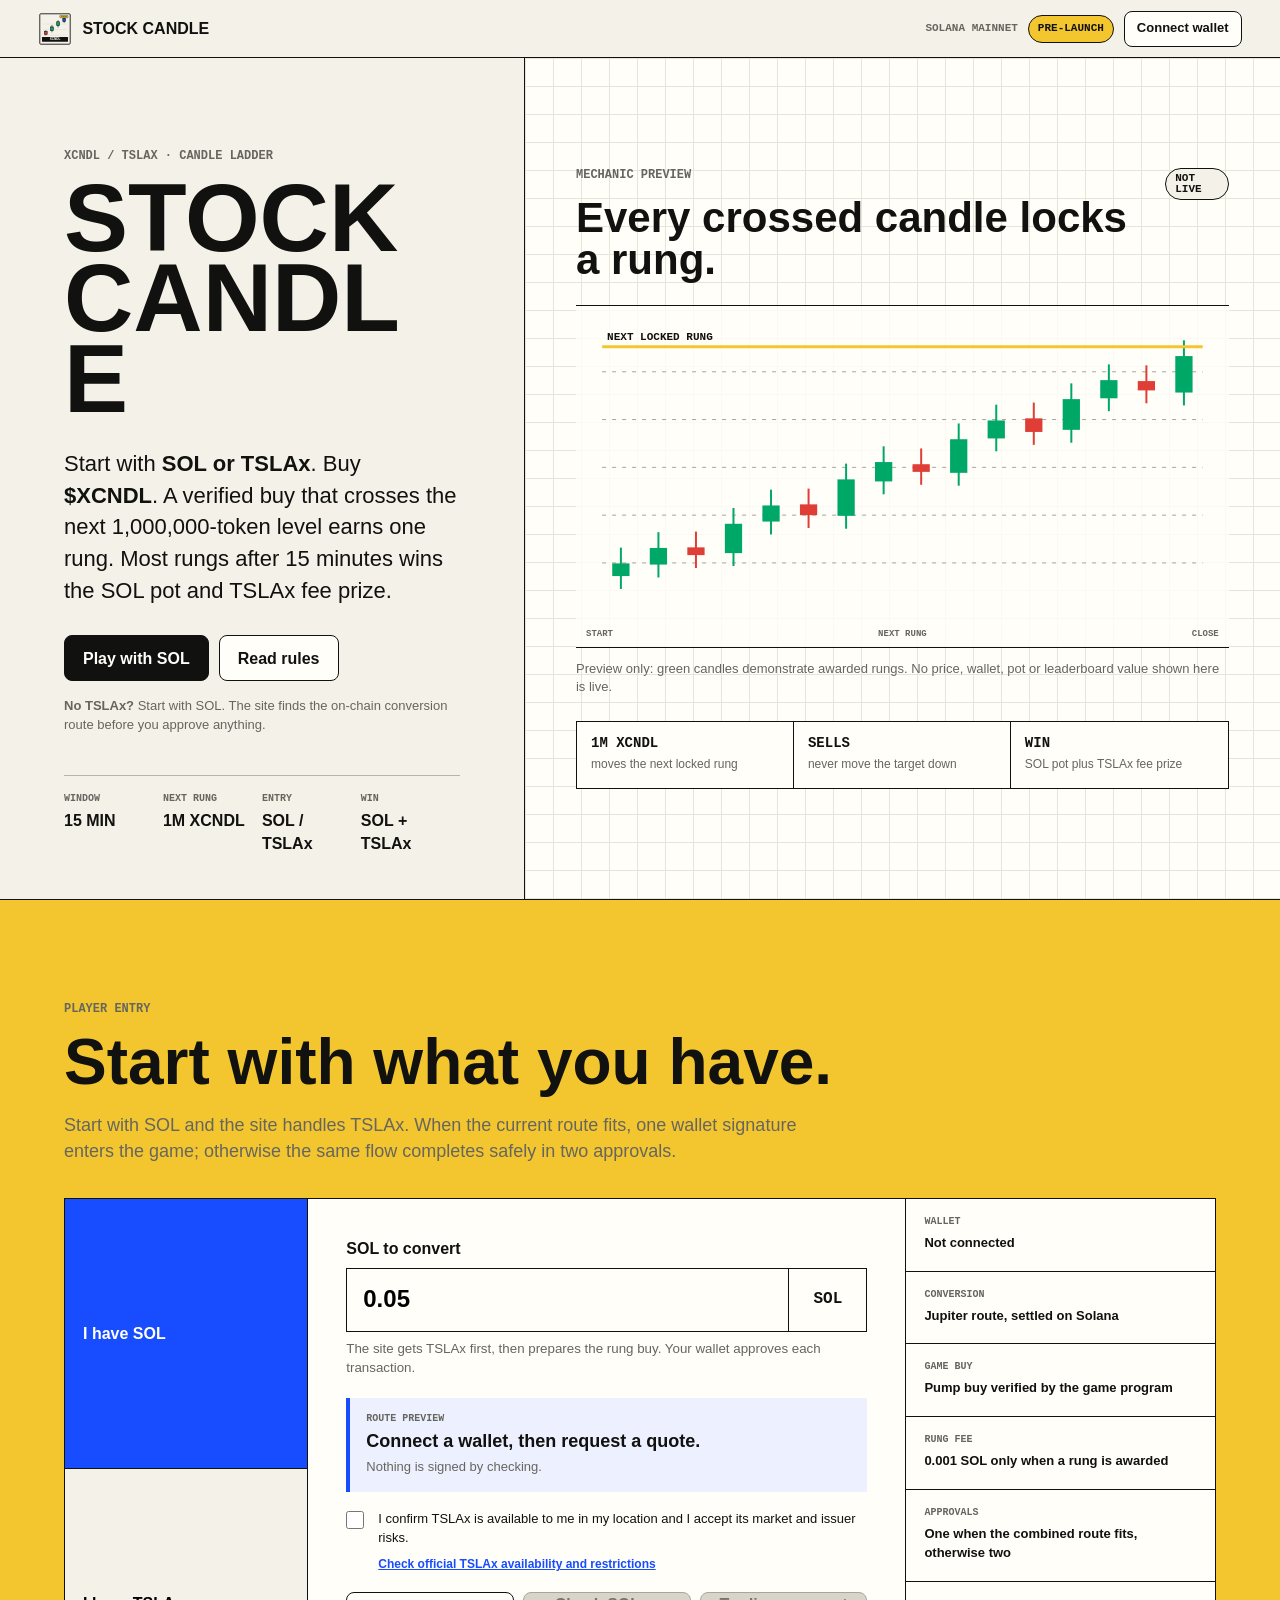
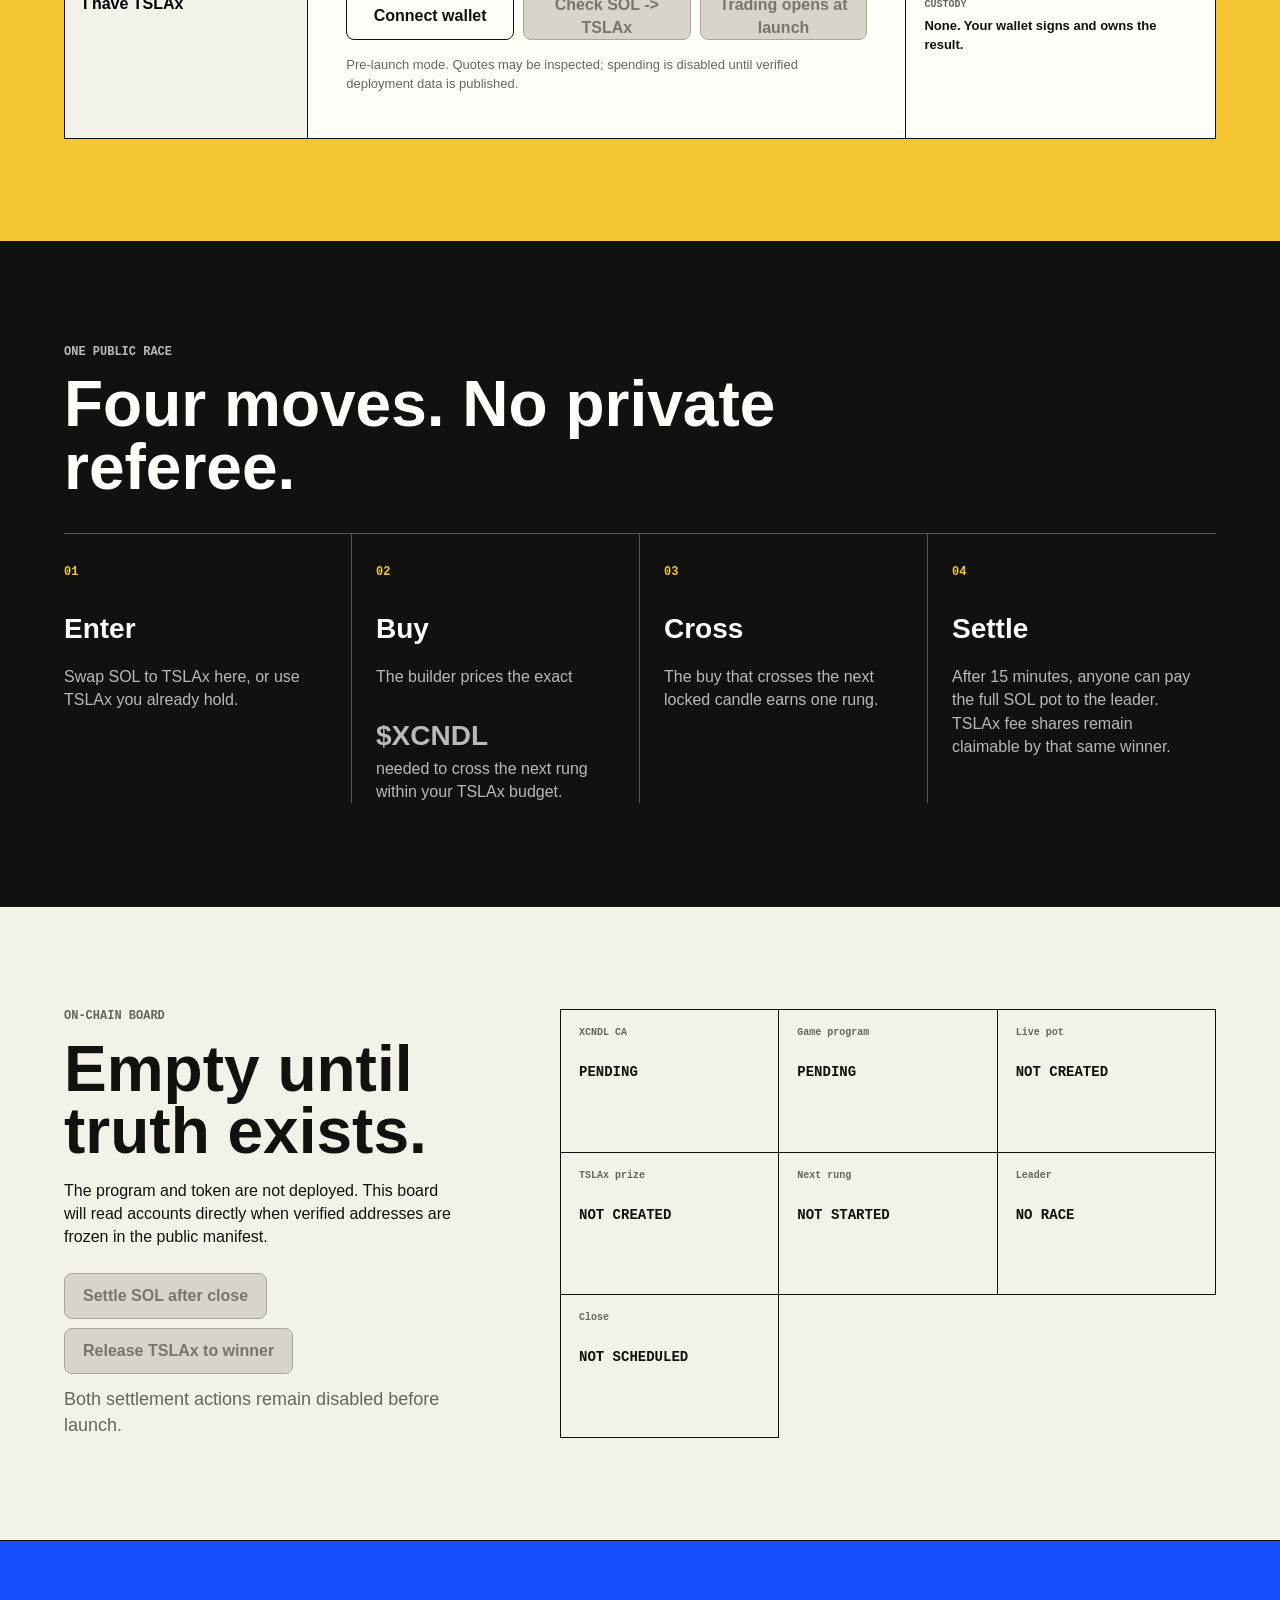
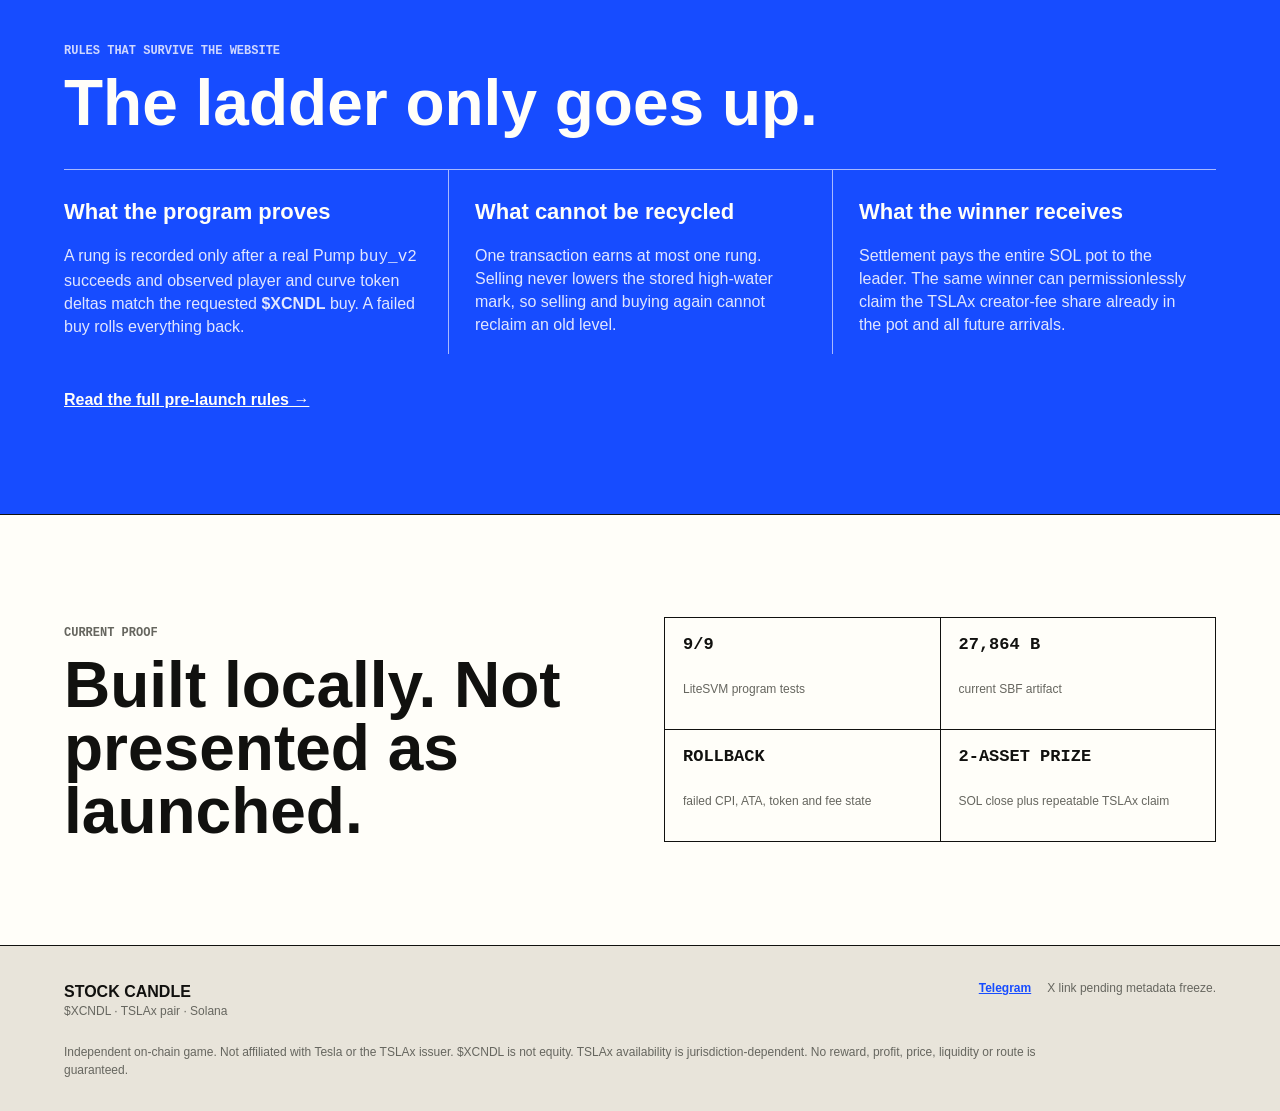
==== site/index.html @ 34ee8518 "Harden pre-launch manifest gates" ====
<!doctype html>
<html lang="en">
<head>
  <meta charset="utf-8">
  <meta name="viewport" content="width=device-width, initial-scale=1, viewport-fit=cover">
  <title>STOCK CANDLE | XCNDL x TSLAx</title>
  <meta name="description" content="A fully on-chain Solana candle race. Start with SOL or TSLAx, buy XCNDL, cross the next 1M rung, and race for the SOL pot plus TSLAx fee prize.">
  <meta name="theme-color" content="#f4f1e9">
  <meta property="og:title" content="STOCK CANDLE | XCNDL x TSLAx">
  <meta property="og:description" content="Start with SOL or TSLAx. Cross 1M XCNDL candle rungs for 15 minutes. The leader wins the SOL pot plus TSLAx fee prize.">
  <meta property="og:image" content="https://scandle.ratchetx.xyz/assets/xcndl-token.png">
  <link rel="icon" href="assets/xcndl-token.svg" type="image/svg+xml">
  <link rel="stylesheet" href="styles.css">
</head>
<body>
  <a class="skip" href="#play">Skip to play</a>

  <header class="topbar">
    <a class="brand" href="#top" aria-label="STOCK CANDLE home">
      <img src="assets/xcndl-token.svg" width="34" height="34" alt="">
      <span>STOCK CANDLE</span>
    </a>
    <div class="top-actions">
      <span class="network">SOLANA MAINNET</span>
      <span class="launch-pill" id="launchPill">PRE-LAUNCH</span>
      <button class="button small" id="connectTop" type="button">Connect wallet</button>
    </div>
  </header>

  <main id="top">
    <section class="first-view" aria-labelledby="pageTitle">
      <div class="title-block">
        <p class="eyebrow">XCNDL / TSLAx &middot; CANDLE LADDER</p>
        <h1 id="pageTitle">STOCK<br>CANDLE</h1>
        <p class="lead">Start with <strong>SOL or TSLAx</strong>. Buy <strong>$XCNDL</strong>. A verified buy that crosses the next 1,000,000-token level earns one rung. Most rungs after 15 minutes wins the SOL pot and TSLAx fee prize.</p>
        <div class="primary-actions">
          <a class="button primary" href="#play">Play with SOL</a>
          <a class="button" href="#rules">Read rules</a>
        </div>
        <p class="entry-note"><strong>No TSLAx?</strong> Start with SOL. The site finds the on-chain conversion route before you approve anything.</p>
        <dl class="identity-line" aria-label="Token identity">
          <div><dt>WINDOW</dt><dd>15 MIN</dd></div>
          <div><dt>NEXT RUNG</dt><dd>1M XCNDL</dd></div>
          <div><dt>ENTRY</dt><dd>SOL / TSLAx</dd></div>
          <div><dt>WIN</dt><dd>SOL + TSLAx</dd></div>
        </dl>
      </div>

      <div class="market-surface" aria-labelledby="chartTitle">
        <div class="chart-head">
          <div>
            <p class="eyebrow">MECHANIC PREVIEW</p>
            <h2 id="chartTitle">Every crossed candle locks a rung.</h2>
          </div>
          <span class="live-label pending" id="chartState">NOT LIVE</span>
        </div>
        <div class="chart-wrap">
          <canvas id="ladderCanvas" aria-hidden="true"></canvas>
          <div class="chart-axis" aria-hidden="true">
            <span>START</span><span>NEXT RUNG</span><span>CLOSE</span>
          </div>
        </div>
        <p class="chart-summary" id="chartSummary">Preview only: green candles demonstrate awarded rungs. No price, wallet, pot or leaderboard value shown here is live.</p>
        <div class="rule-strip">
          <div><strong>1M XCNDL</strong><span>moves the next locked rung</span></div>
          <div><strong>SELLS</strong><span>never move the target down</span></div>
          <div><strong>WIN</strong><span>SOL pot plus TSLAx fee prize</span></div>
        </div>
      </div>
    </section>

    <section class="entry-band" id="play" aria-labelledby="playTitle">
      <div class="section-heading">
        <p class="eyebrow">PLAYER ENTRY</p>
        <h2 id="playTitle">Start with what you have.</h2>
        <p>Start with SOL and the site handles TSLAx. When the current route fits, one wallet signature enters the game; otherwise the same flow completes safely in two approvals.</p>
      </div>

      <div class="trade-workspace">
        <div class="mode-tabs" role="tablist" aria-label="Entry asset">
          <button class="mode-tab active" id="modeSol" type="button" role="tab" aria-selected="true" data-mode="sol">I have SOL</button>
          <button class="mode-tab" id="modeTslax" type="button" role="tab" aria-selected="false" data-mode="tslax">I have TSLAx</button>
        </div>

        <div class="trade-form">
          <label class="amount-field" for="entryAmount">
            <span id="amountLabel">SOL to convert</span>
            <span class="amount-box"><input id="entryAmount" inputmode="decimal" autocomplete="off" value="0.05" aria-describedby="amountHelp"><b id="amountUnit">SOL</b></span>
            <small id="amountHelp">The site checks a fresh route and chooses the shortest safe entry.</small>
          </label>

          <div class="quote-panel" aria-live="polite">
            <span class="quote-label">Route preview</span>
            <strong id="quoteValue">Connect a wallet, then request a quote.</strong>
            <span id="quoteDetail">Nothing is signed by checking.</span>
          </div>

          <label class="eligibility" for="eligibilityCheck">
            <input id="eligibilityCheck" type="checkbox">
            <span>I confirm TSLAx is available to me in my location and I accept its market and issuer risks.</span>
          </label>
          <p class="eligibility-info"><a href="https://xstocks.com/" target="_blank" rel="noopener noreferrer">Check official TSLAx availability and restrictions</a></p>

          <div class="trade-actions">
            <button class="button" id="connectWallet" type="button">Connect wallet</button>
            <button class="button cobalt" id="quoteButton" type="button">Check SOL &rarr; TSLAx</button>
            <button class="button primary" id="tradeButton" type="button" disabled>Trading opens at launch</button>
          </div>
          <p class="trade-status" id="tradeStatus" role="status">Pre-launch mode. Quotes may be inspected; spending is disabled until verified deployment data is published.</p>
        </div>

        <dl class="trust-ledger" aria-label="Entry trust boundary">
          <div><dt>Wallet</dt><dd id="walletValue">Not connected</dd></div>
          <div><dt>Conversion</dt><dd>Jupiter route, settled on Solana</dd></div>
          <div><dt>Game buy</dt><dd>Pump buy verified by the game program</dd></div>
          <div><dt>Rung fee</dt><dd>0.001 SOL only when a rung is awarded</dd></div>
          <div><dt>Approvals</dt><dd>One when the combined route fits, otherwise two</dd></div>
          <div><dt>Custody</dt><dd>None. Your wallet signs and owns the result.</dd></div>
        </dl>
      </div>
    </section>

    <section class="how-band" aria-labelledby="howTitle">
      <div class="section-heading compact">
        <p class="eyebrow">ONE PUBLIC RACE</p>
        <h2 id="howTitle">Four moves. No private referee.</h2>
      </div>
      <ol class="steps">
        <li><span>01</span><strong>Enter</strong><p>Swap SOL to TSLAx here, or use TSLAx you already hold.</p></li>
        <li><span>02</span><strong>Buy</strong><p>The builder prices the exact <strong>$XCNDL</strong> needed to cross the next rung within your TSLAx budget.</p></li>
        <li><span>03</span><strong>Cross</strong><p>The buy that crosses the next locked candle earns one rung.</p></li>
        <li><span>04</span><strong>Settle</strong><p>After 15 minutes, anyone can pay the full SOL pot to the leader. TSLAx fee shares remain claimable by that same winner.</p></li>
      </ol>
    </section>

    <section class="state-band" aria-labelledby="stateTitle">
      <div class="state-copy">
        <p class="eyebrow">ON-CHAIN BOARD</p>
        <h2 id="stateTitle">Empty until truth exists.</h2>
        <p id="stateExplanation">The program and token are not deployed. This board will read accounts directly when verified addresses are frozen in the public manifest.</p>
        <div class="state-actions">
          <button class="button primary" id="settleButton" type="button" disabled>Settle SOL after close</button>
          <button class="button" id="claimButton" type="button" disabled>Release TSLAx to winner</button>
        </div>
        <p class="state-status" id="stateStatus" role="status">Both settlement actions remain disabled before launch.</p>
      </div>
      <dl class="state-grid">
        <div><dt>XCNDL CA</dt><dd id="mintState">PENDING</dd></div>
        <div><dt>Game program</dt><dd id="programState">PENDING</dd></div>
        <div><dt>Live pot</dt><dd id="potState">NOT CREATED</dd></div>
        <div><dt>TSLAx prize</dt><dd id="prizeState">NOT CREATED</dd></div>
        <div><dt>Next rung</dt><dd id="rungState">NOT STARTED</dd></div>
        <div><dt>Leader</dt><dd id="leaderState">NO RACE</dd></div>
        <div><dt>Close</dt><dd id="closeState">NOT SCHEDULED</dd></div>
      </dl>
    </section>

    <section class="rules-band" id="rules" aria-labelledby="rulesTitle">
      <div class="section-heading compact">
        <p class="eyebrow">RULES THAT SURVIVE THE WEBSITE</p>
        <h2 id="rulesTitle">The ladder only goes up.</h2>
      </div>
      <div class="rules-columns">
        <div>
          <h3>What the program proves</h3>
          <p>A rung is recorded only after a real Pump <code>buy_v2</code> succeeds and observed player and curve token deltas match the requested <strong>$XCNDL</strong> buy. A failed buy rolls everything back.</p>
        </div>
        <div>
          <h3>What cannot be recycled</h3>
          <p>One transaction earns at most one rung. Selling never lowers the stored high-water mark, so selling and buying again cannot reclaim an old level.</p>
        </div>
        <div>
          <h3>What the winner receives</h3>
          <p>Settlement pays the entire SOL pot to the leader. The same winner can permissionlessly claim the TSLAx creator-fee share already in the pot and all future arrivals.</p>
        </div>
      </div>
      <a class="text-link" href="rules.html">Read the full pre-launch rules &rarr;</a>
    </section>

    <section class="proof-band" aria-labelledby="proofTitle">
      <div>
        <p class="eyebrow">CURRENT PROOF</p>
        <h2 id="proofTitle">Built locally. Not presented as launched.</h2>
      </div>
      <ul class="proof-list">
        <li><strong>9/9</strong><span>LiteSVM program tests</span></li>
        <li><strong>27,864 B</strong><span>current SBF artifact</span></li>
        <li><strong>ROLLBACK</strong><span>failed CPI, ATA, token and fee state</span></li>
        <li><strong>2-ASSET PRIZE</strong><span>SOL close plus repeatable TSLAx claim</span></li>
      </ul>
    </section>
  </main>

  <footer>
    <div class="footer-brand">
      <strong>STOCK CANDLE</strong>
      <span>$XCNDL &middot; TSLAx pair &middot; Solana</span>
    </div>
    <div class="socials">
      <a id="xLink" hidden rel="noopener noreferrer">X</a>
      <a id="telegramLink" hidden rel="noopener noreferrer">Telegram</a>
      <span id="socialPending">X link pending metadata freeze.</span>
    </div>
    <p class="risk">Independent on-chain game. Not affiliated with Tesla or the TSLAx issuer. $XCNDL is not equity. TSLAx availability is jurisdiction-dependent. No reward, profit, price, liquidity or route is guaranteed.</p>
  </footer>

  <script src="app.js" defer></script>
</body>
</html>
---- site/styles.css ----
:root {
  color-scheme: light;
  --paper: #f4f1e9;
  --paper-2: #e8e4da;
  --ink: #11110f;
  --muted: #66665f;
  --line: #b8b4aa;
  --green: #00a867;
  --red: #de3e35;
  --blue: #174cff;
  --yellow: #f3c62f;
  --white: #fffef9;
  --radius: 8px;
  font-family: Arial, Helvetica, sans-serif;
}

* { box-sizing: border-box; }
html { scroll-behavior: smooth; }
body {
  margin: 0;
  background: var(--paper);
  color: var(--ink);
  font-size: 16px;
  line-height: 1.45;
}
button, input { font: inherit; }
a { color: inherit; }
.skip {
  position: fixed;
  top: 8px;
  left: 8px;
  z-index: 20;
  padding: 10px 14px;
  background: var(--ink);
  color: var(--white);
  transform: translateY(-150%);
}
.skip:focus { transform: translateY(0); }

.topbar {
  position: sticky;
  top: 0;
  z-index: 10;
  min-height: 58px;
  padding: 8px clamp(16px, 3vw, 44px);
  display: flex;
  align-items: center;
  justify-content: space-between;
  gap: 18px;
  background: rgba(244, 241, 233, 0.96);
  border-bottom: 1px solid var(--ink);
  backdrop-filter: blur(10px);
}
.brand {
  display: inline-flex;
  align-items: center;
  gap: 10px;
  color: inherit;
  text-decoration: none;
  font-weight: 900;
}
.brand img { border-radius: 4px; }
.top-actions { display: flex; align-items: center; gap: 10px; }
.network { color: var(--muted); font: 700 11px/1 monospace; }
.launch-pill, .live-label {
  display: inline-flex;
  align-items: center;
  min-height: 28px;
  padding: 4px 9px;
  border: 1px solid var(--ink);
  border-radius: 999px;
  font: 800 11px/1 monospace;
  background: var(--yellow);
}
.live-label.pending { background: var(--paper); }

.button {
  min-height: 46px;
  padding: 0 18px;
  display: inline-flex;
  align-items: center;
  justify-content: center;
  border: 1px solid var(--ink);
  border-radius: var(--radius);
  background: var(--white);
  color: var(--ink);
  text-decoration: none;
  font-weight: 800;
  cursor: pointer;
  transition: transform 140ms ease, box-shadow 140ms ease, background 140ms ease;
}
.button:hover:not(:disabled), .button:focus-visible:not(:disabled) {
  transform: translate(-2px, -2px);
  box-shadow: 3px 3px 0 var(--ink);
}
.button:focus-visible, input:focus-visible { outline: 3px solid var(--yellow); outline-offset: 2px; }
.button.small { min-height: 36px; padding: 0 12px; font-size: 13px; }
.button.primary { background: var(--ink); color: var(--white); }
.button.cobalt { background: var(--blue); color: var(--white); }
.button:disabled { color: #77756d; border-color: #aaa69d; background: #d8d4ca; cursor: not-allowed; }

.first-view {
  min-height: calc(100svh - 58px);
  display: grid;
  grid-template-columns: minmax(280px, 0.82fr) minmax(460px, 1.18fr);
  border-bottom: 1px solid var(--ink);
}
.title-block {
  padding: clamp(42px, 7vw, 100px) clamp(24px, 5vw, 72px) 42px;
  display: flex;
  flex-direction: column;
  justify-content: center;
  border-right: 1px solid var(--ink);
}
.eyebrow {
  margin: 0 0 14px;
  color: var(--muted);
  font: 800 12px/1.2 monospace;
  text-transform: uppercase;
}
h1, h2, h3, p { overflow-wrap: anywhere; }
h1 {
  margin: 0;
  max-width: 8ch;
  font-size: 96px;
  line-height: 0.84;
  letter-spacing: 0;
}
.lead { max-width: 590px; margin: 28px 0; font-size: 22px; }
.primary-actions { display: flex; flex-wrap: wrap; gap: 10px; }
.entry-note { max-width: 560px; margin: 16px 0 0; color: var(--muted); font-size: 13px; }
.identity-line {
  margin: 40px 0 0;
  padding-top: 18px;
  display: grid;
  grid-template-columns: repeat(4, 1fr);
  border-top: 1px solid var(--line);
}
.identity-line div { padding-right: 10px; }
.identity-line dt { color: var(--muted); font: 700 10px/1 monospace; }
.identity-line dd { margin: 5px 0 0; font-weight: 900; }

.market-surface {
  min-width: 0;
  padding: clamp(28px, 4vw, 56px);
  display: flex;
  flex-direction: column;
  justify-content: center;
  background-color: var(--white);
  background-image: linear-gradient(var(--paper-2) 1px, transparent 1px), linear-gradient(90deg, var(--paper-2) 1px, transparent 1px);
  background-size: 28px 28px;
}
.chart-head { display: flex; justify-content: space-between; align-items: start; gap: 20px; }
.chart-head h2 { max-width: 690px; margin: 0; font-size: 42px; line-height: 1; }
.chart-wrap {
  position: relative;
  width: 100%;
  aspect-ratio: 16 / 8.4;
  min-height: 260px;
  max-height: 520px;
  margin: 24px 0 12px;
  border-top: 1px solid var(--ink);
  border-bottom: 1px solid var(--ink);
  background: rgba(255, 254, 249, 0.82);
}
#ladderCanvas { display: block; width: 100%; height: 100%; }
.chart-axis {
  position: absolute;
  inset: auto 10px 8px;
  display: flex;
  justify-content: space-between;
  pointer-events: none;
  color: var(--muted);
  font: 700 9px/1 monospace;
}
.chart-summary { margin: 0; color: var(--muted); font-size: 13px; }
.rule-strip {
  margin-top: 24px;
  display: grid;
  grid-template-columns: repeat(3, 1fr);
  border: 1px solid var(--ink);
  background: var(--white);
}
.rule-strip div { min-width: 0; padding: 14px; border-right: 1px solid var(--ink); }
.rule-strip div:last-child { border-right: 0; }
.rule-strip strong, .rule-strip span { display: block; }
.rule-strip strong { font: 900 14px/1 monospace; }
.rule-strip span { margin-top: 6px; color: var(--muted); font-size: 12px; }

.entry-band, .how-band, .rules-band, .proof-band, .state-band {
  padding: clamp(54px, 8vw, 112px) clamp(18px, 5vw, 72px);
  border-bottom: 1px solid var(--ink);
}
.section-heading { max-width: 900px; margin-bottom: 34px; }
.section-heading.compact { max-width: 760px; }
.section-heading h2, .state-copy h2, .proof-band h2 { margin: 0; font-size: 64px; line-height: 0.98; }
.section-heading p:last-child, .state-copy p:last-child { max-width: 740px; color: var(--muted); font-size: 18px; }

.entry-band { background: var(--yellow); }
.trade-workspace {
  display: grid;
  grid-template-columns: minmax(200px, 0.55fr) minmax(360px, 1.35fr) minmax(230px, 0.7fr);
  border: 1px solid var(--ink);
  background: var(--white);
}
.mode-tabs { display: flex; flex-direction: column; border-right: 1px solid var(--ink); }
.mode-tab {
  flex: 1;
  min-height: 76px;
  padding: 18px;
  border: 0;
  border-bottom: 1px solid var(--ink);
  background: var(--paper);
  text-align: left;
  font-weight: 900;
  cursor: pointer;
}
.mode-tab:last-child { border-bottom: 0; }
.mode-tab.active { background: var(--blue); color: var(--white); }
.trade-form { padding: clamp(20px, 3vw, 38px); }
.amount-field > span:first-child { display: block; margin-bottom: 8px; font-weight: 800; }
.amount-box {
  min-height: 64px;
  display: grid;
  grid-template-columns: 1fr auto;
  align-items: center;
  border: 1px solid var(--ink);
  background: var(--white);
}
.amount-box input { width: 100%; min-width: 0; padding: 0 16px; border: 0; outline: 0; font-size: 24px; font-weight: 800; background: transparent; }
.amount-box b { align-self: stretch; min-width: 78px; display: grid; place-items: center; border-left: 1px solid var(--ink); font-family: monospace; }
.amount-field small { display: block; margin-top: 7px; color: var(--muted); }
.quote-panel { margin-top: 20px; padding: 16px; display: grid; gap: 4px; border-left: 4px solid var(--blue); background: #edf0ff; }
.quote-label { color: var(--muted); font: 700 10px/1 monospace; text-transform: uppercase; }
.quote-panel strong { font-size: 18px; }
.quote-panel span:last-child { color: var(--muted); font-size: 13px; }
.eligibility { margin: 18px 0; display: grid; grid-template-columns: 22px 1fr; gap: 10px; align-items: start; font-size: 13px; }
.eligibility input { width: 18px; height: 18px; margin: 1px 0 0; accent-color: var(--blue); }
.eligibility-info { margin: -10px 0 18px 32px; font-size: 12px; }
.eligibility-info a { color: var(--blue); font-weight: 800; }
.trade-actions { display: flex; flex-wrap: wrap; gap: 9px; }
.trade-actions .button { flex: 1 1 160px; }
.trade-status { margin: 16px 0 0; min-height: 44px; color: var(--muted); font-size: 13px; }
.trust-ledger { margin: 0; border-left: 1px solid var(--ink); }
.trust-ledger div { padding: 18px; border-bottom: 1px solid var(--ink); }
.trust-ledger div:last-child { border-bottom: 0; }
.trust-ledger dt { color: var(--muted); font: 700 10px/1 monospace; text-transform: uppercase; }
.trust-ledger dd { margin: 7px 0 0; font-size: 13px; font-weight: 700; }

.how-band { background: var(--ink); color: var(--white); }
.how-band .eyebrow, .how-band .steps p { color: #b9bab5; }
.steps { margin: 0; padding: 0; display: grid; grid-template-columns: repeat(4, 1fr); list-style: none; border-top: 1px solid #55564f; }
.steps li { min-width: 0; padding: 24px 24px 0 0; border-right: 1px solid #55564f; }
.steps li + li { padding-left: 24px; }
.steps li:last-child { border-right: 0; }
.steps span { color: var(--yellow); font: 800 12px/1 monospace; }
.steps strong { display: block; margin-top: 28px; font-size: 28px; }
.steps p { margin-bottom: 0; }

.state-band { display: grid; grid-template-columns: minmax(260px, 0.75fr) minmax(480px, 1.25fr); gap: clamp(40px, 8vw, 120px); }
.state-actions { margin-top: 24px; display: flex; flex-wrap: wrap; gap: 9px; }
.state-status { max-width: 640px; min-height: 38px; margin: 12px 0 0; color: var(--muted); font-size: 13px; }
.state-grid { margin: 0; display: grid; grid-template-columns: repeat(3, 1fr); border-top: 1px solid var(--ink); border-left: 1px solid var(--ink); }
.state-grid div { min-height: 120px; padding: 18px; border-right: 1px solid var(--ink); border-bottom: 1px solid var(--ink); }
.state-grid dt { color: var(--muted); font: 700 10px/1 monospace; }
.state-grid dd { margin: 26px 0 0; font: 900 14px/1.2 monospace; }

.rules-band { background: var(--blue); color: var(--white); }
.rules-band .eyebrow { color: #cfd7ff; }
.rules-columns { display: grid; grid-template-columns: repeat(3, 1fr); border-top: 1px solid #a8b9ff; }
.rules-columns div { padding: 26px 26px 0 0; }
.rules-columns div + div { padding-left: 26px; border-left: 1px solid #a8b9ff; }
.rules-columns h3 { margin: 0; font-size: 22px; }
.rules-columns p { color: #e1e6ff; }
.text-link { display: inline-block; margin-top: 34px; font-weight: 900; }

.proof-band { display: grid; grid-template-columns: 1fr 1fr; gap: 48px; align-items: end; background: var(--white); }
.proof-list { margin: 0; padding: 0; display: grid; grid-template-columns: 1fr 1fr; list-style: none; border-top: 1px solid var(--ink); border-left: 1px solid var(--ink); }
.proof-list li { min-height: 112px; padding: 18px; border-right: 1px solid var(--ink); border-bottom: 1px solid var(--ink); }
.proof-list strong, .proof-list span { display: block; }
.proof-list strong { font: 900 17px/1 monospace; }
.proof-list span { margin-top: 28px; color: var(--muted); font-size: 12px; }

footer { padding: 34px clamp(18px, 5vw, 72px); display: grid; grid-template-columns: 1fr auto; gap: 24px; background: var(--paper-2); }
.footer-brand strong, .footer-brand span { display: block; }
.footer-brand span, .socials, .risk { color: var(--muted); font-size: 12px; }
.socials { display: flex; gap: 16px; }
.socials a { font-weight: 800; color: var(--blue); }
.risk { grid-column: 1 / -1; max-width: 980px; margin: 0; }

.rules-document { width: min(920px, calc(100% - 36px)); margin: 0 auto; padding: 72px 0 110px; }
.rules-document h1 { max-width: none; font-size: 76px; }
.document-lead { max-width: 780px; margin: 32px 0 64px; font-size: 22px; }
.rules-document section { padding: 28px 0; border-top: 1px solid var(--ink); }
.rules-document section h2 { margin: 0 0 14px; font-size: 34px; }
.rules-document section p, .rules-document section ul { max-width: 760px; }
.rules-document li + li { margin-top: 9px; }

@media (max-width: 980px) {
  h1 { font-size: 76px; }
  .section-heading h2, .state-copy h2, .proof-band h2 { font-size: 52px; }
  .first-view { grid-template-columns: 1fr; }
  .title-block { border-right: 0; border-bottom: 1px solid var(--ink); }
  .trade-workspace { grid-template-columns: 180px 1fr; }
  .trust-ledger { grid-column: 1 / -1; display: grid; grid-template-columns: 1fr 1fr; border-left: 0; border-top: 1px solid var(--ink); }
  .trust-ledger div { border-right: 1px solid var(--ink); }
  .state-band, .proof-band { grid-template-columns: 1fr; }
}

@media (max-width: 680px) {
  .topbar { align-items: flex-start; }
  .brand span { display: none; }
  .network { display: none; }
  .button.small { max-width: 128px; }
  .first-view { min-height: auto; }
  .title-block { padding: 44px 18px 34px; }
  h1 { font-size: 58px; }
  .lead { margin: 22px 0; font-size: 18px; }
  .identity-line { margin-top: 28px; }
  .identity-line { grid-template-columns: 1fr 1fr; row-gap: 16px; }
  .identity-line dd { font-size: 13px; }
  .market-surface { padding: 28px 18px 30px; }
  .chart-head { align-items: flex-end; }
  .chart-wrap { min-height: 228px; aspect-ratio: 1.3 / 1; }
  .rule-strip { grid-template-columns: 1fr; }
  .rule-strip div { border-right: 0; border-bottom: 1px solid var(--ink); }
  .rule-strip div:last-child { border-bottom: 0; }
  .entry-band, .how-band, .rules-band, .proof-band, .state-band { padding: 52px 18px; }
  .section-heading h2, .state-copy h2, .proof-band h2 { font-size: 39px; }
  .trade-workspace { grid-template-columns: 1fr; }
  .mode-tabs { flex-direction: row; border-right: 0; border-bottom: 1px solid var(--ink); }
  .mode-tab { min-height: 58px; border-bottom: 0; border-right: 1px solid var(--ink); }
  .mode-tab:last-child { border-right: 0; }
  .trust-ledger { grid-template-columns: 1fr; }
  .trust-ledger div { border-right: 0; }
  .steps { grid-template-columns: 1fr 1fr; }
  .steps li { padding: 20px 14px 20px 0; border-bottom: 1px solid #55564f; }
  .steps li + li { padding-left: 14px; }
  .steps li:nth-child(2) { border-right: 0; }
  .steps li:nth-child(3), .steps li:nth-child(4) { border-bottom: 0; }
  .steps strong { margin-top: 18px; font-size: 22px; }
  .state-grid { grid-template-columns: 1fr 1fr; }
  .rules-columns { grid-template-columns: 1fr; }
  .rules-columns div { padding: 24px 0 8px; border-bottom: 1px solid #a8b9ff; }
  .rules-columns div + div { padding-left: 0; border-left: 0; }
  .rules-columns div:last-child { border-bottom: 0; }
  .proof-list { grid-template-columns: 1fr; }
  footer { grid-template-columns: 1fr; }
  .rules-document { padding-top: 46px; }
  .rules-document h1 { font-size: 48px; }
  .document-lead { font-size: 18px; }
}

@media (prefers-reduced-motion: reduce) {
  html { scroll-behavior: auto; }
  *, *::before, *::after { animation-duration: 0.001ms !important; transition-duration: 0.001ms !important; }
}
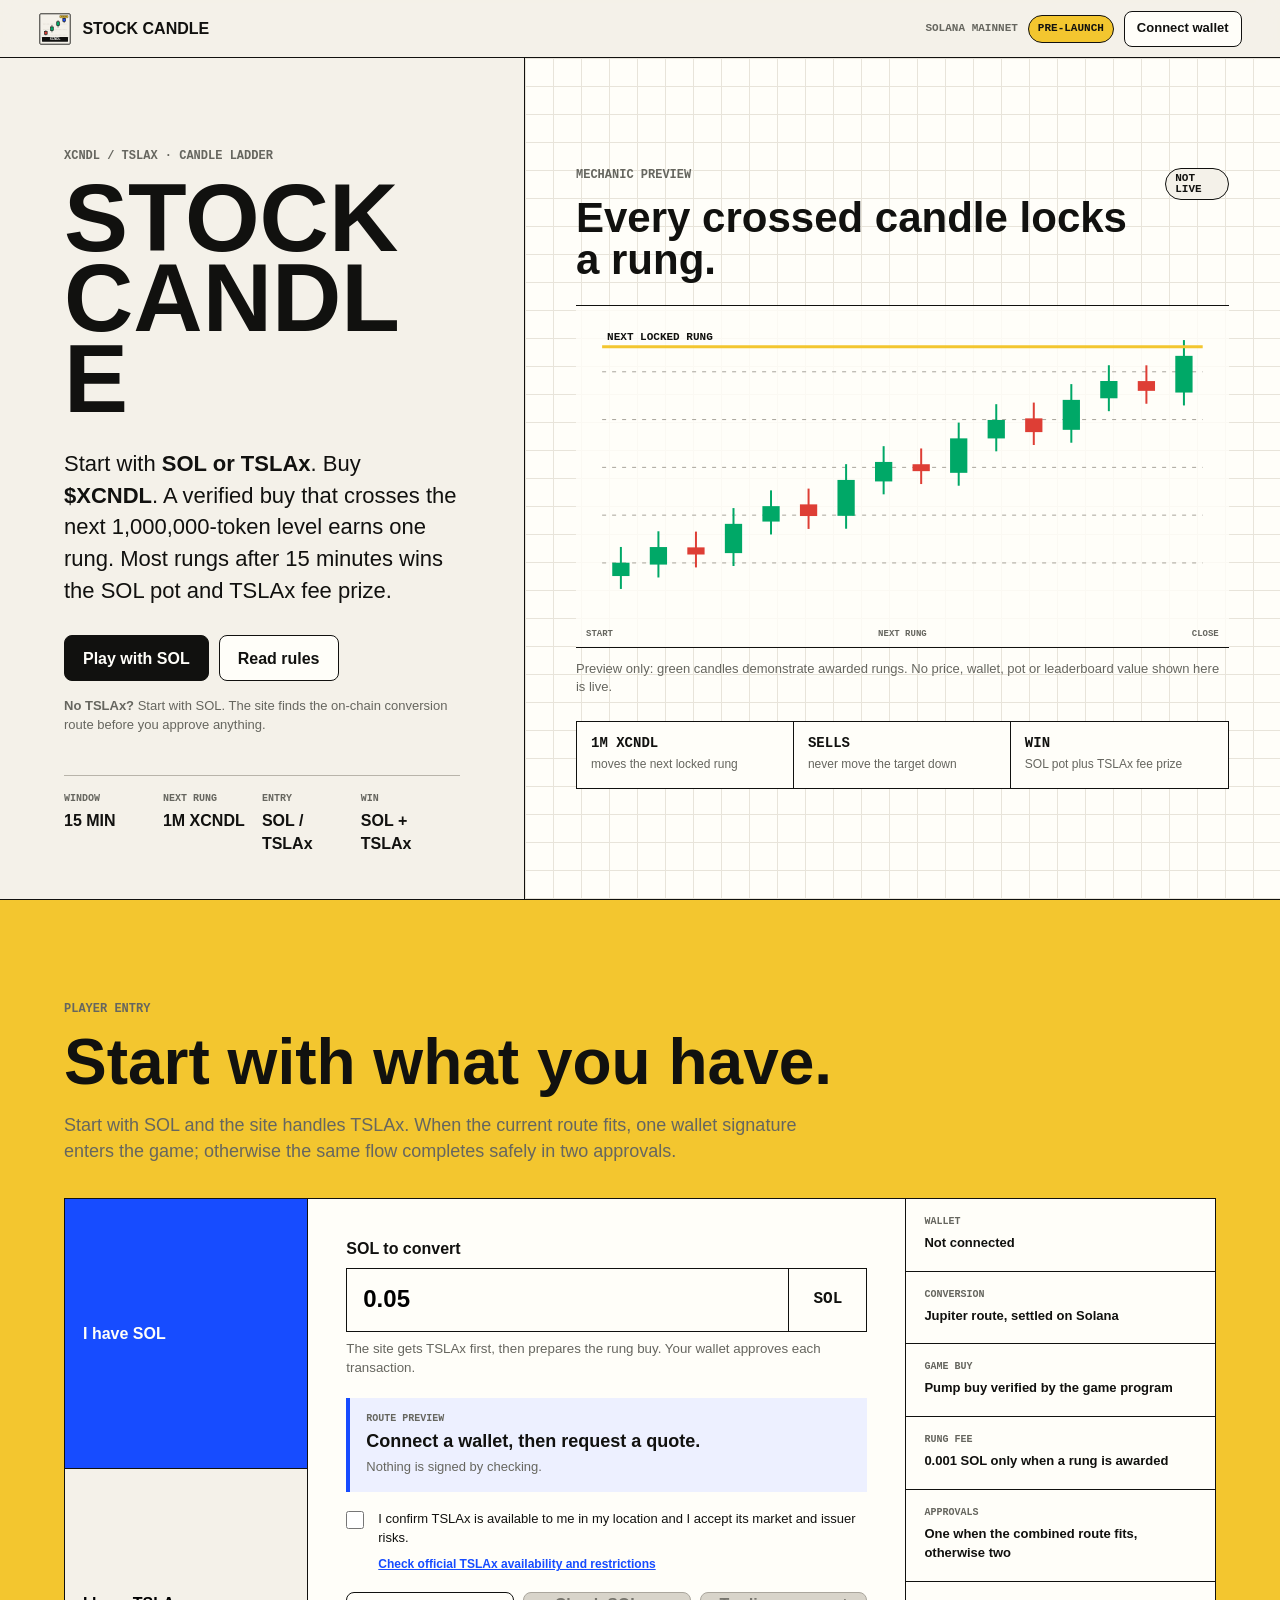
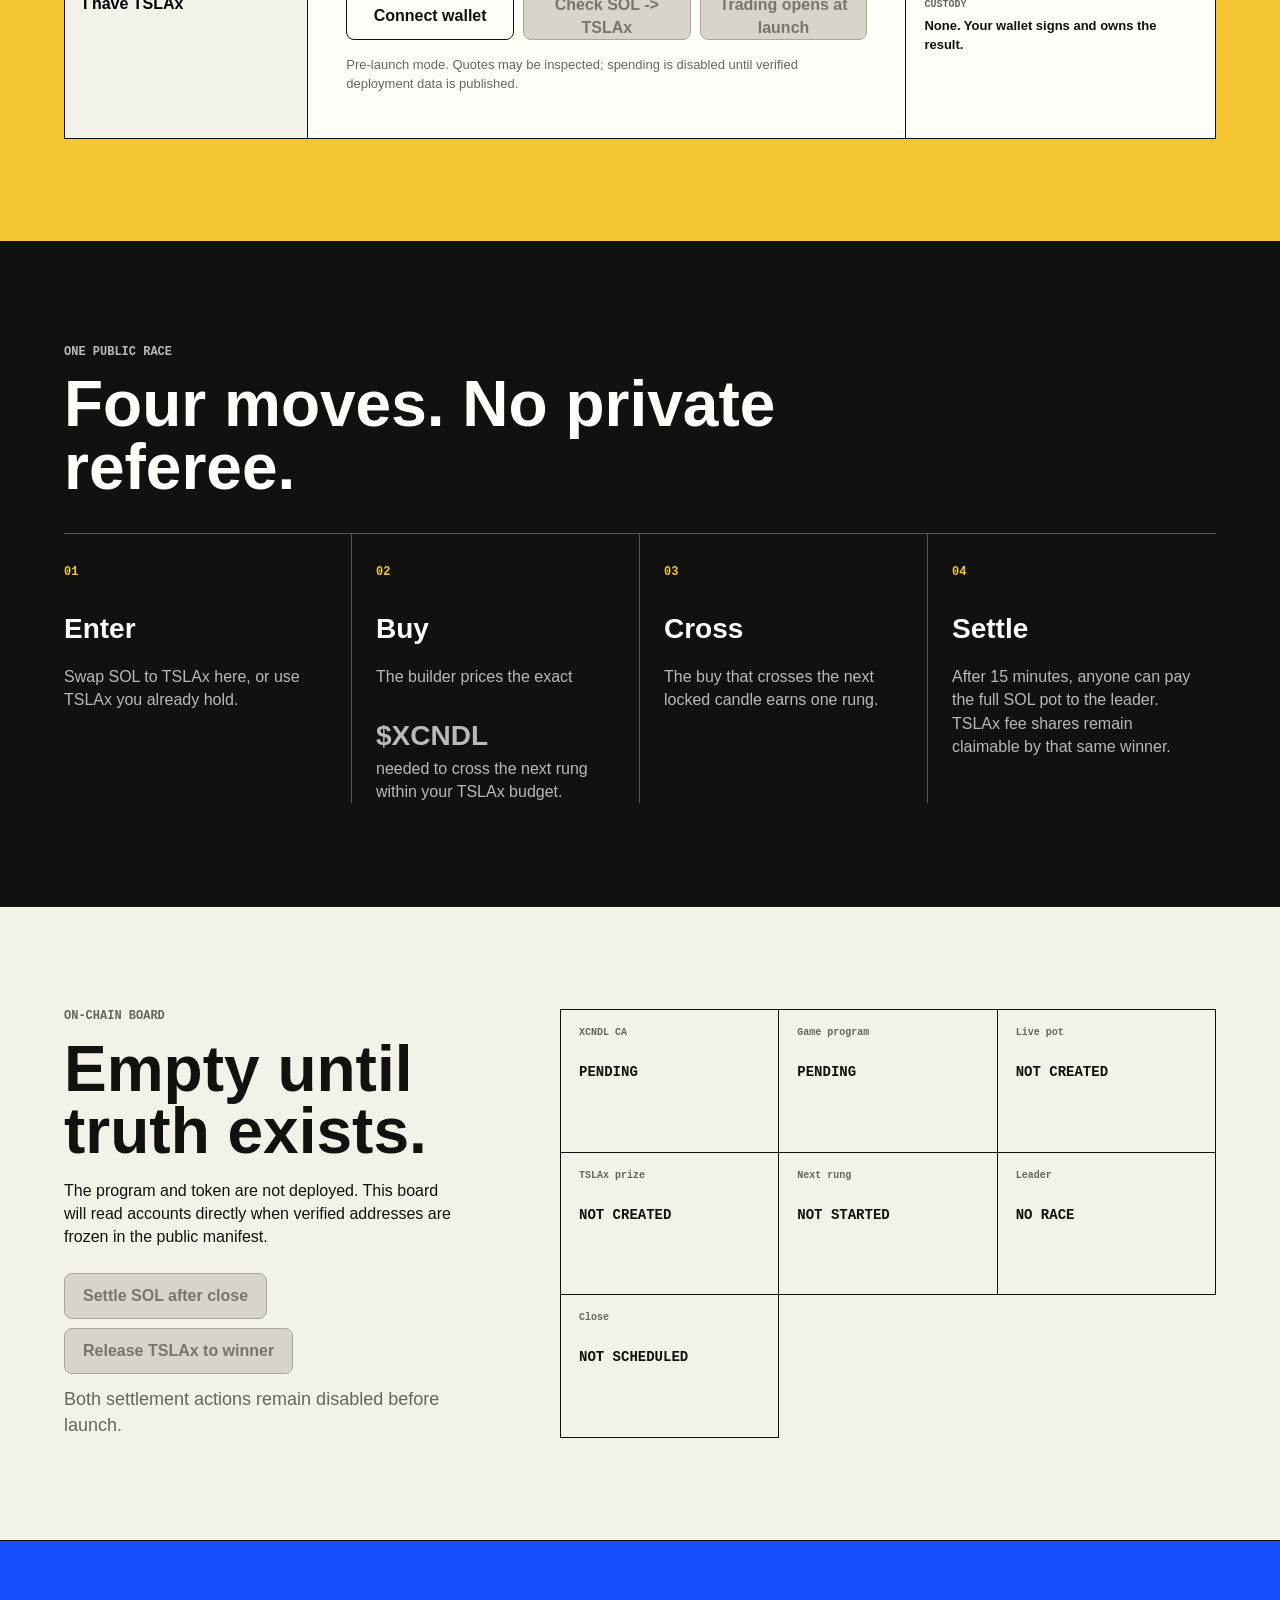
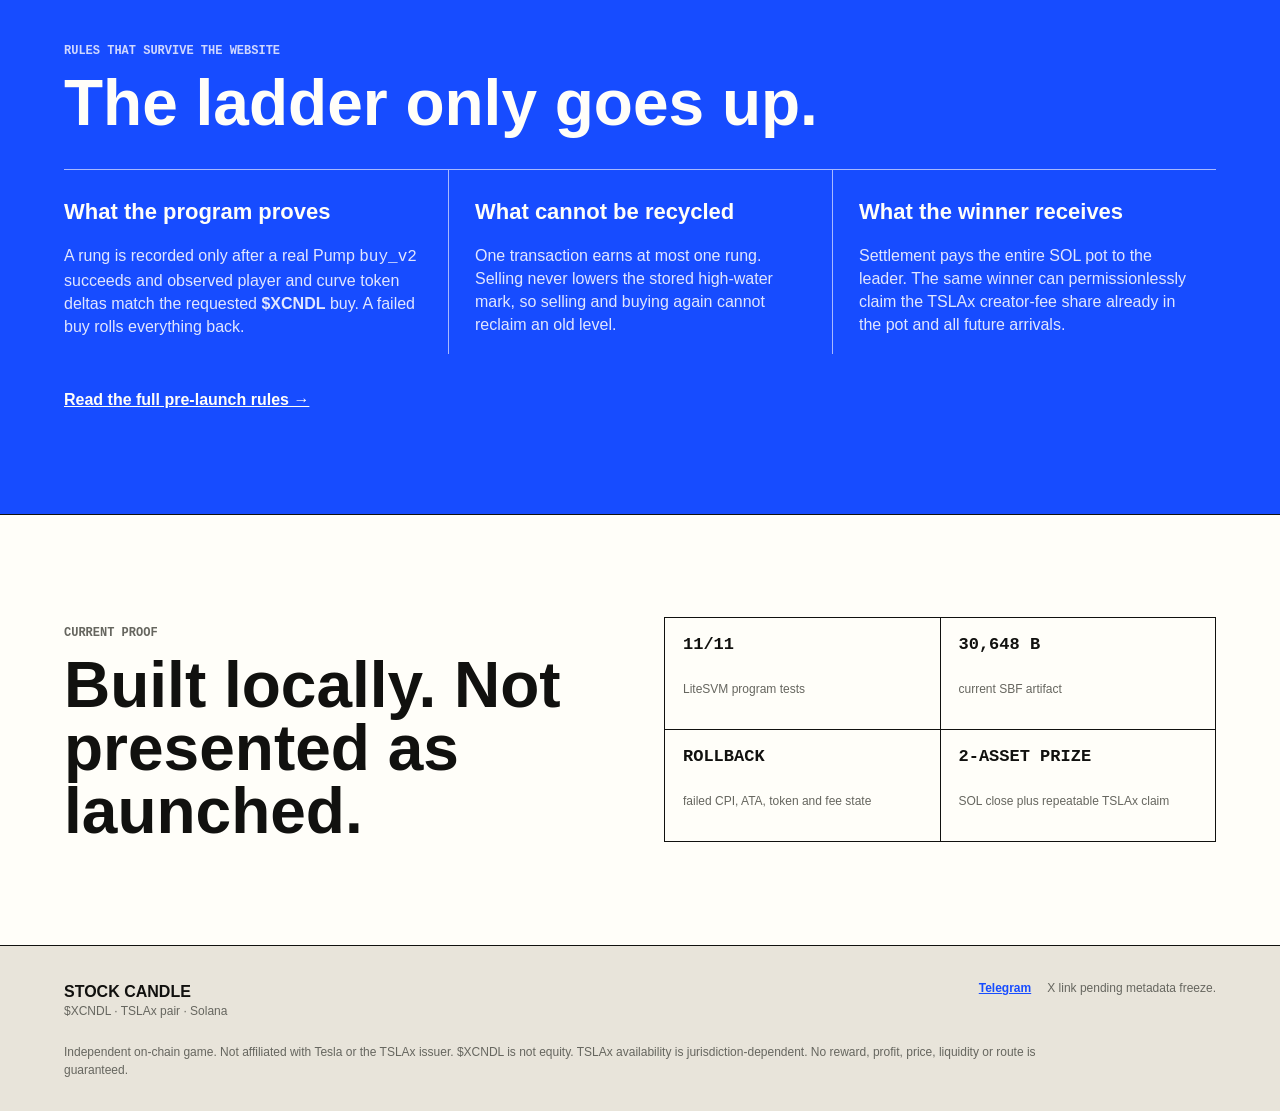
==== commit 1b30a694: "Close prefunded PDA launch blocker" ====
--- a/site/index.html
+++ b/site/index.html
@@ -183,8 +183,8 @@
         <h2 id="proofTitle">Built locally. Not presented as launched.</h2>
       </div>
       <ul class="proof-list">
-        <li><strong>9/9</strong><span>LiteSVM program tests</span></li>
-        <li><strong>27,864 B</strong><span>current SBF artifact</span></li>
+        <li><strong>11/11</strong><span>LiteSVM program tests</span></li>
+        <li><strong>30,648 B</strong><span>current SBF artifact</span></li>
         <li><strong>ROLLBACK</strong><span>failed CPI, ATA, token and fee state</span></li>
         <li><strong>2-ASSET PRIZE</strong><span>SOL close plus repeatable TSLAx claim</span></li>
       </ul>
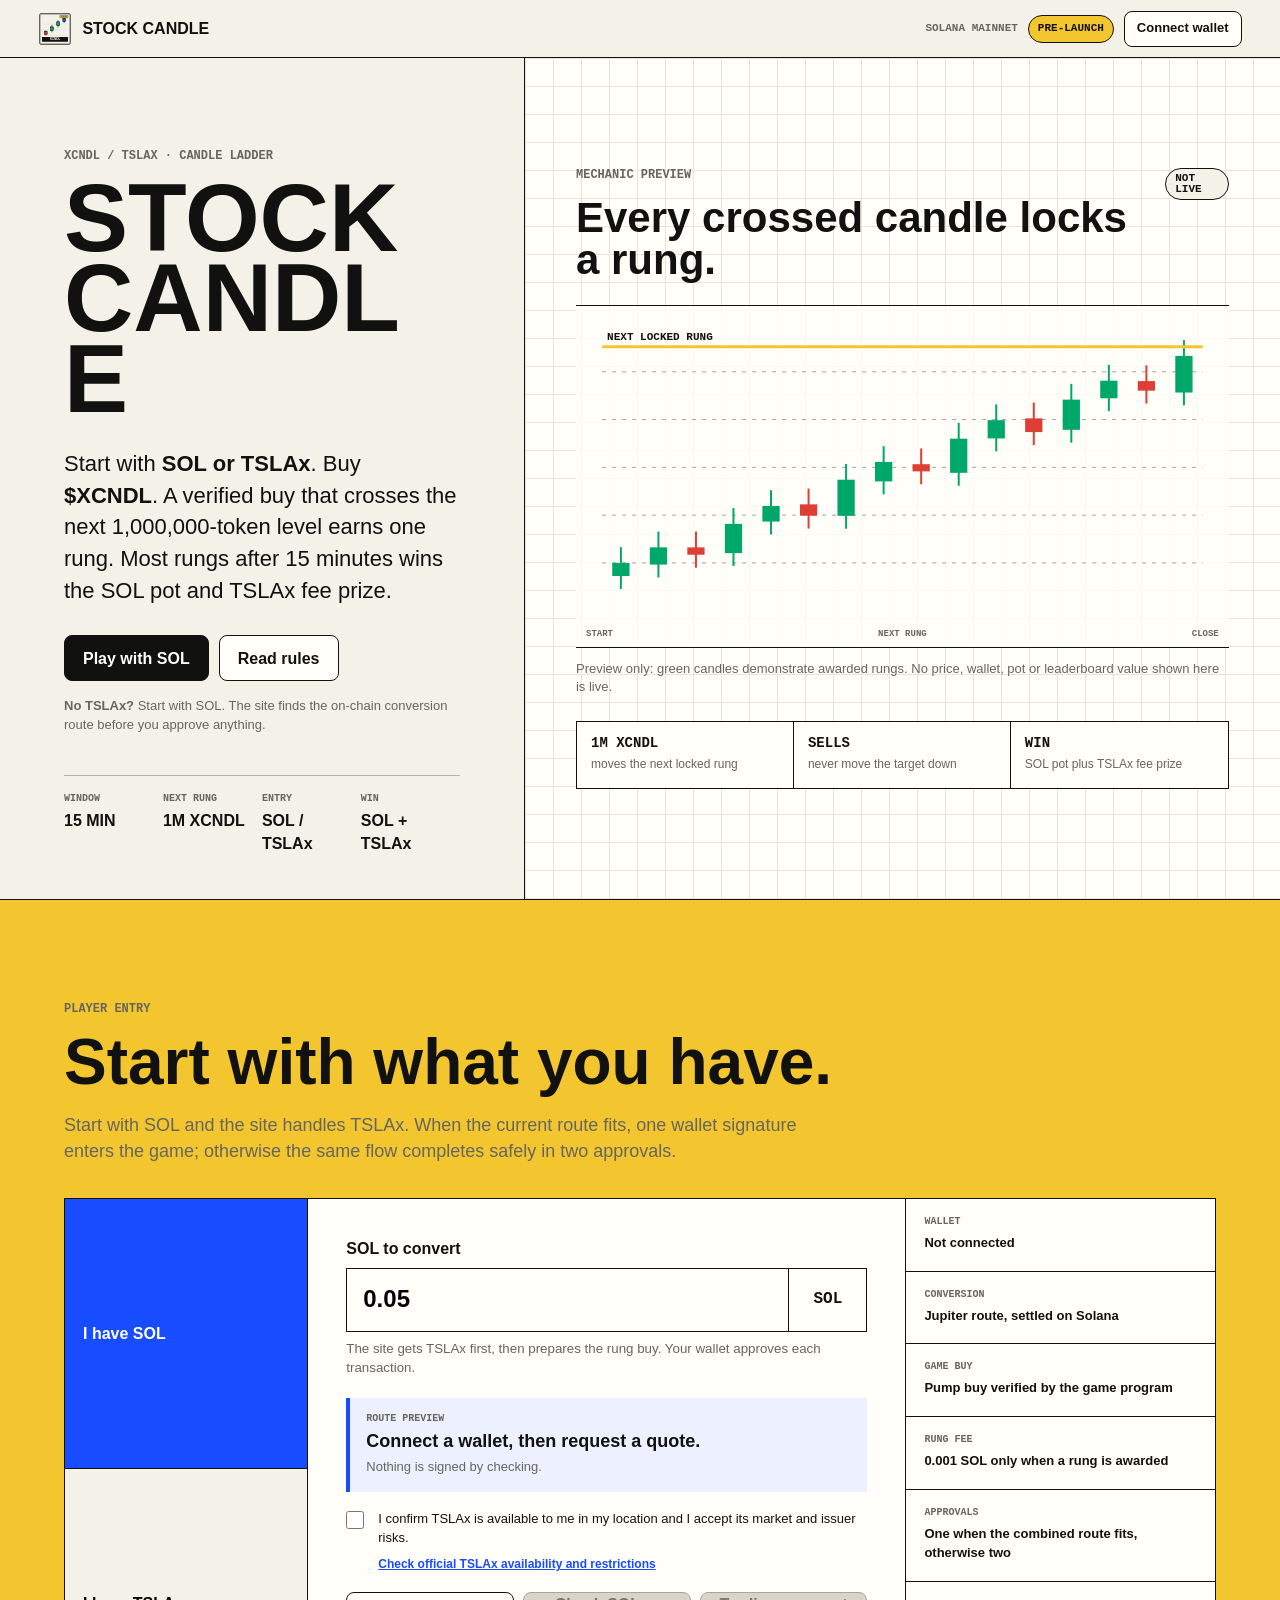
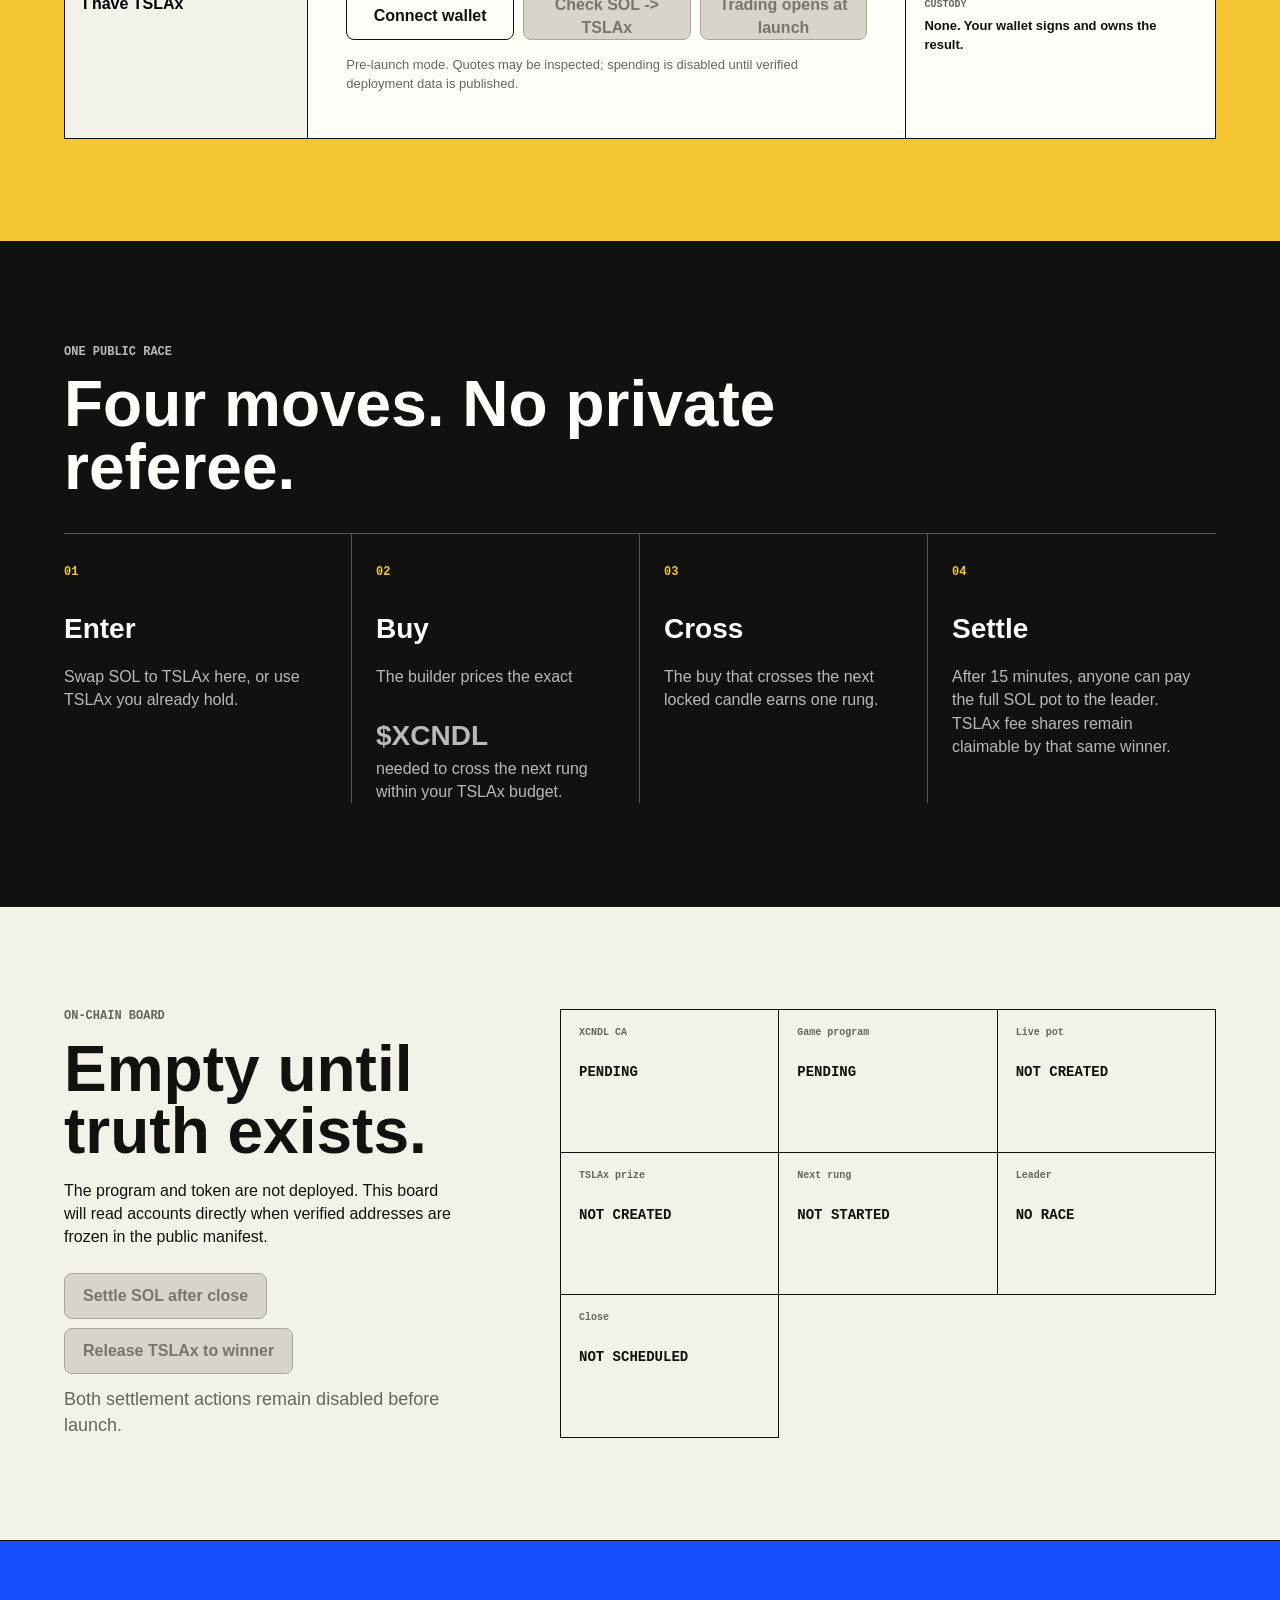
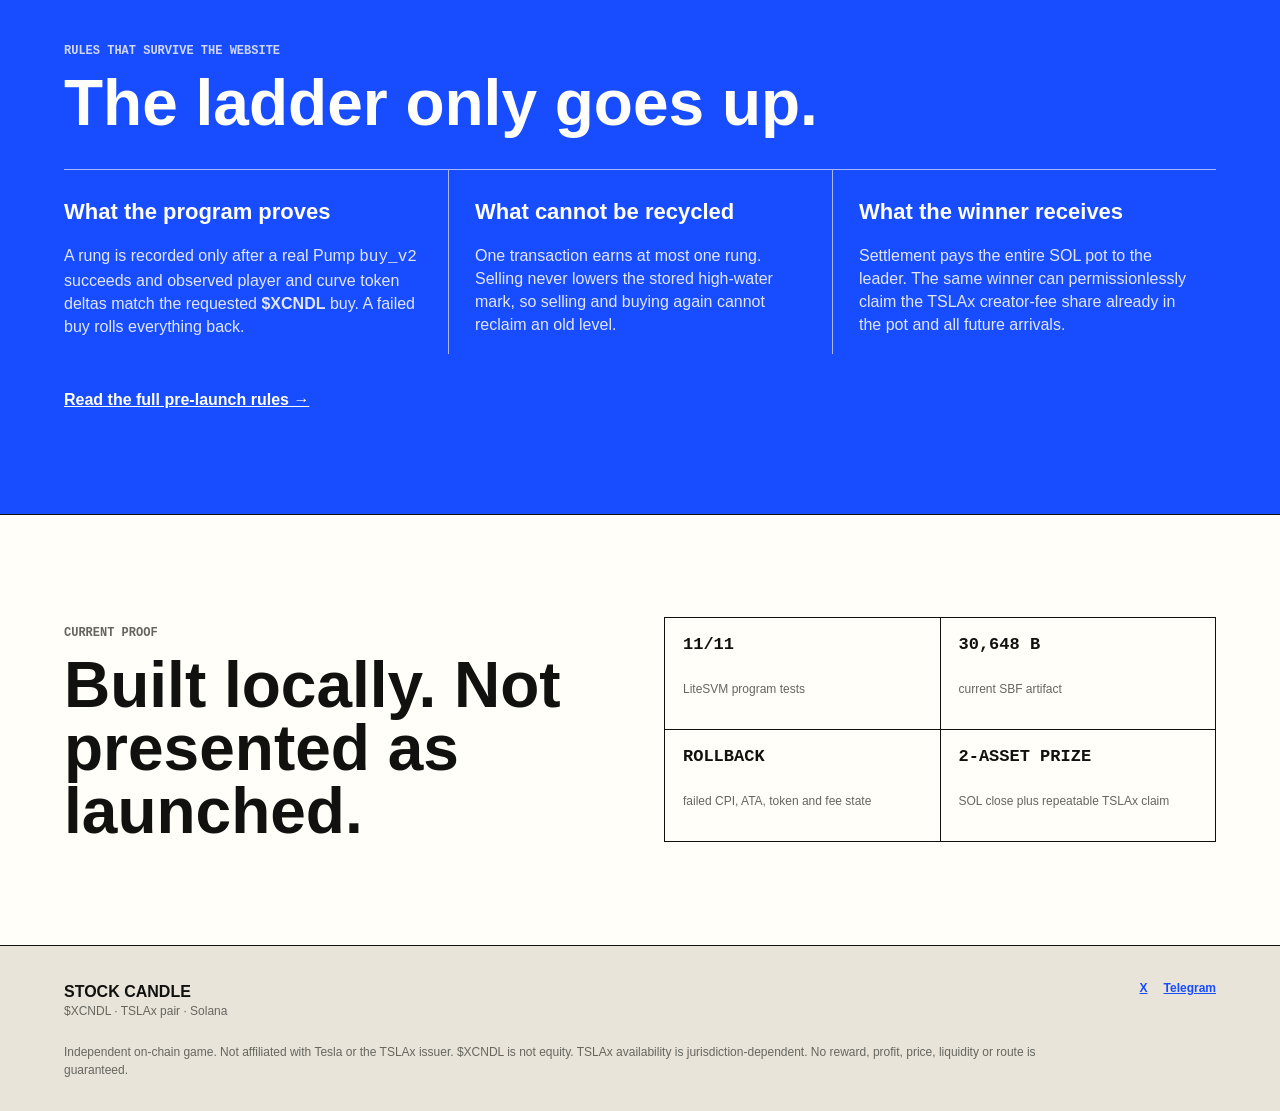
==== commit 411044b5: "Freeze launch post and founder target" ====
--- a/site/index.html
+++ b/site/index.html
@@ -6,9 +6,17 @@
   <title>STOCK CANDLE | XCNDL x TSLAx</title>
   <meta name="description" content="A fully on-chain Solana candle race. Start with SOL or TSLAx, buy XCNDL, cross the next 1M rung, and race for the SOL pot plus TSLAx fee prize.">
   <meta name="theme-color" content="#f4f1e9">
+  <link rel="canonical" href="https://scandle.ratchetx.xyz/">
+  <meta property="og:type" content="website">
+  <meta property="og:url" content="https://scandle.ratchetx.xyz/">
   <meta property="og:title" content="STOCK CANDLE | XCNDL x TSLAx">
   <meta property="og:description" content="Start with SOL or TSLAx. Cross 1M XCNDL candle rungs for 15 minutes. The leader wins the SOL pot plus TSLAx fee prize.">
   <meta property="og:image" content="https://scandle.ratchetx.xyz/assets/xcndl-token.png">
+  <meta name="twitter:card" content="summary_large_image">
+  <meta name="twitter:creator" content="@SonyxEth">
+  <meta name="twitter:title" content="STOCK CANDLE | XCNDL x TSLAx">
+  <meta name="twitter:description" content="Buy XCNDL, cross 1M candle rungs, and race for the SOL pot plus TSLAx fee prize.">
+  <meta name="twitter:image" content="https://scandle.ratchetx.xyz/assets/xcndl-token.png">
   <link rel="icon" href="assets/xcndl-token.svg" type="image/svg+xml">
   <link rel="stylesheet" href="styles.css">
 </head>
@@ -199,7 +207,7 @@
     <div class="socials">
       <a id="xLink" hidden rel="noopener noreferrer">X</a>
       <a id="telegramLink" hidden rel="noopener noreferrer">Telegram</a>
-      <span id="socialPending">X link pending metadata freeze.</span>
+      <span id="socialPending" hidden>Launch links pending.</span>
     </div>
     <p class="risk">Independent on-chain game. Not affiliated with Tesla or the TSLAx issuer. $XCNDL is not equity. TSLAx availability is jurisdiction-dependent. No reward, profit, price, liquidity or route is guaranteed.</p>
   </footer>
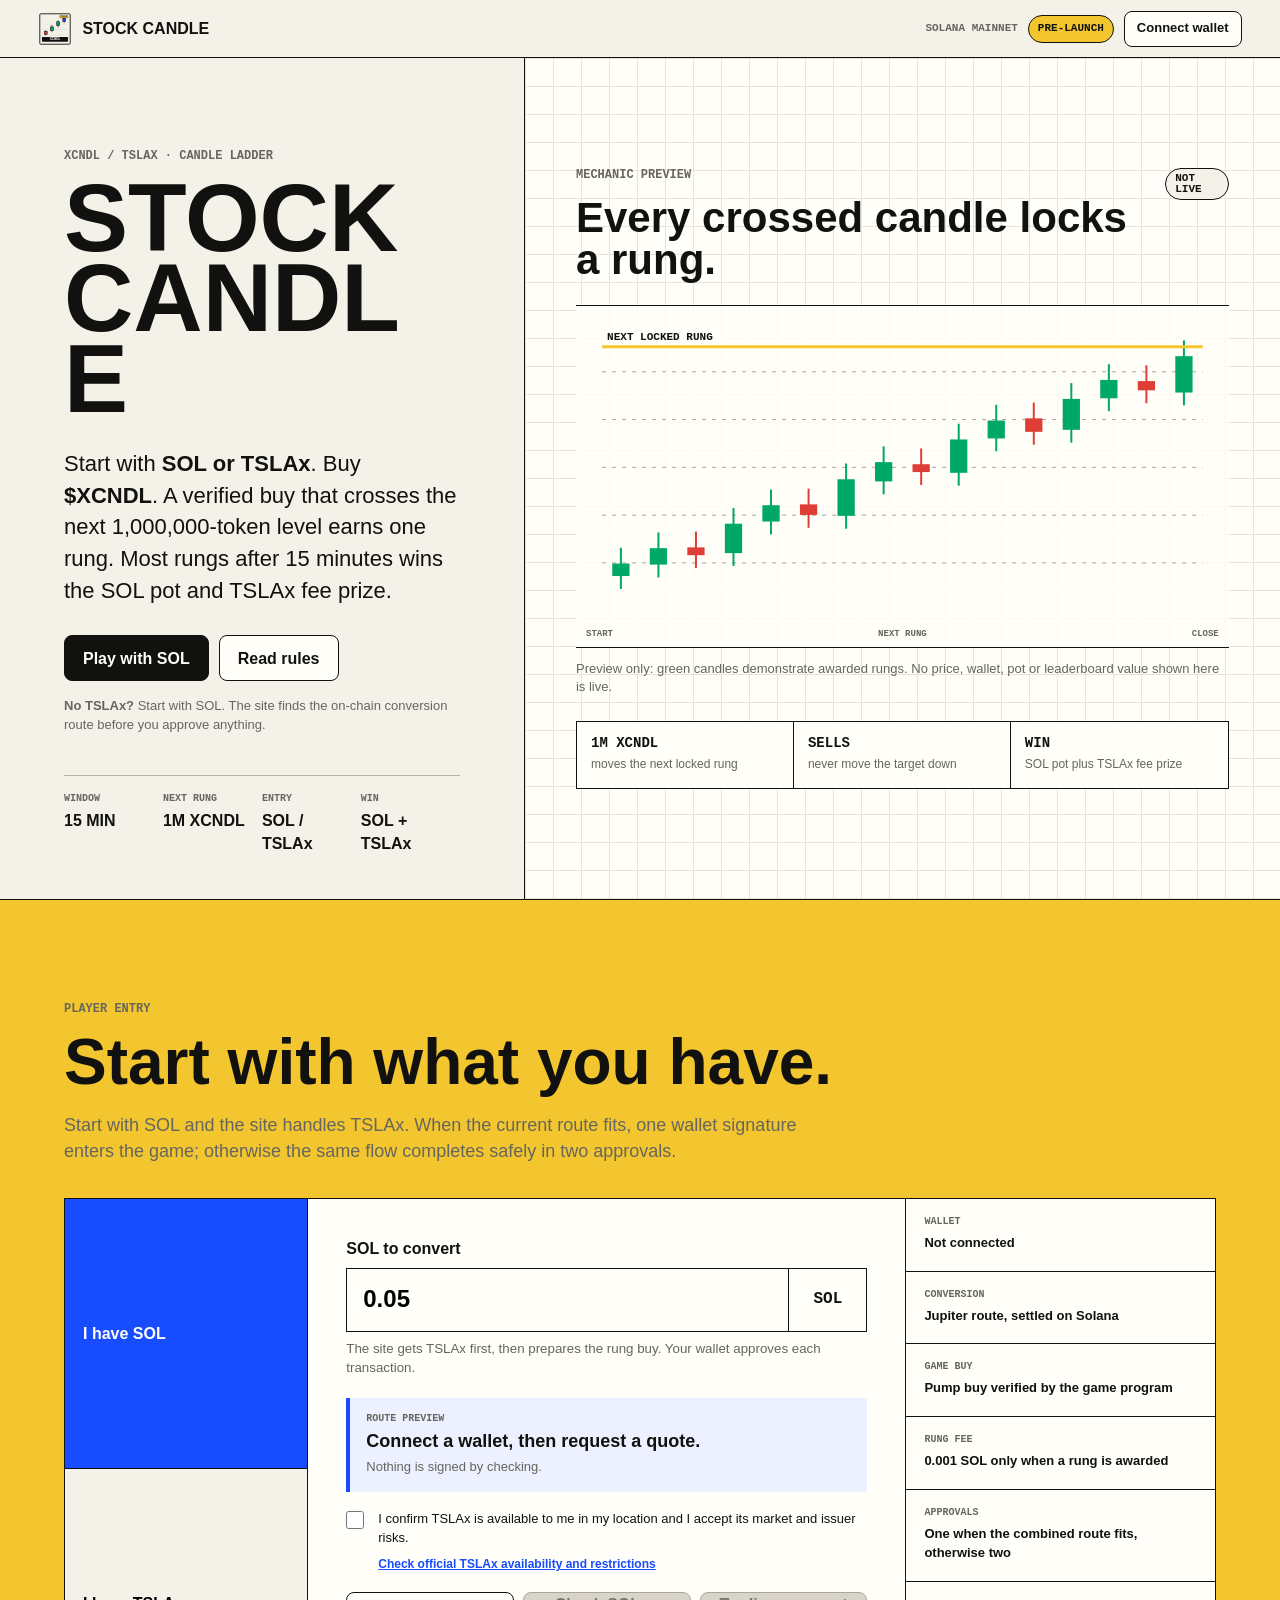
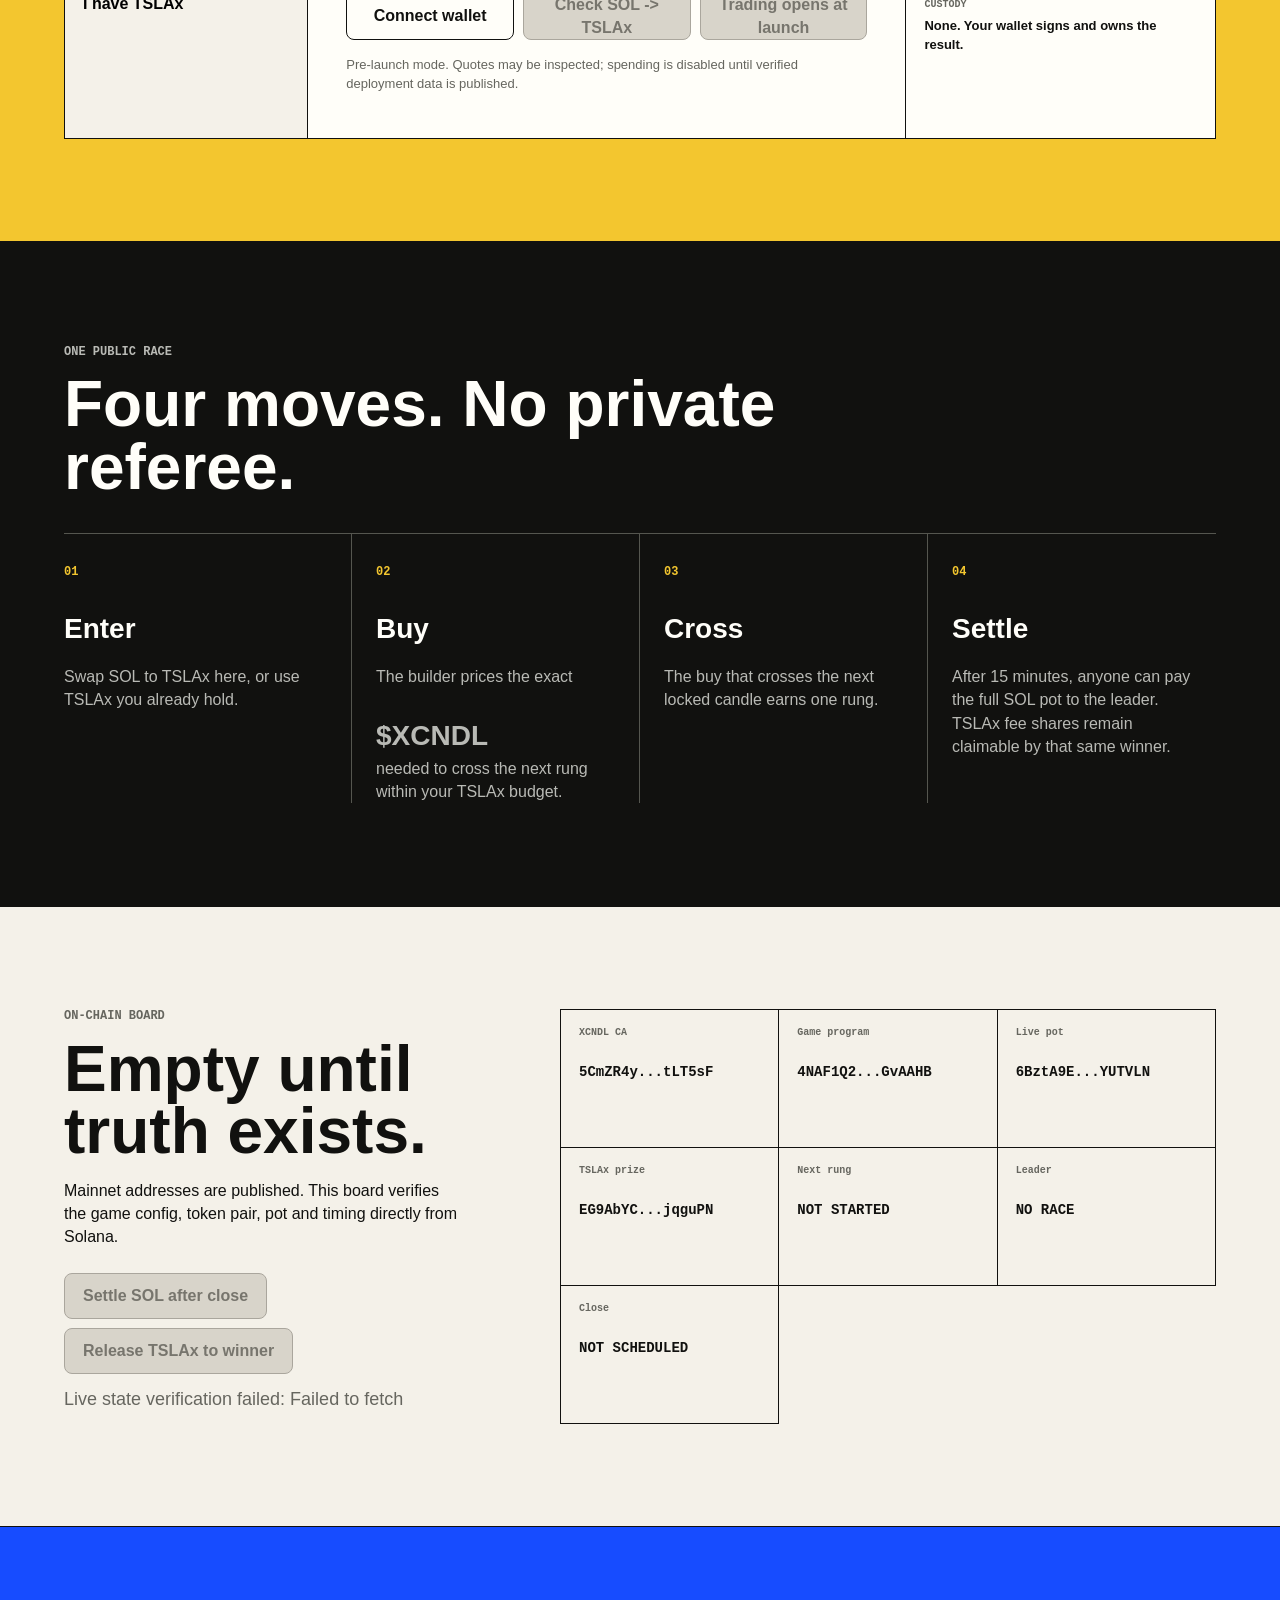
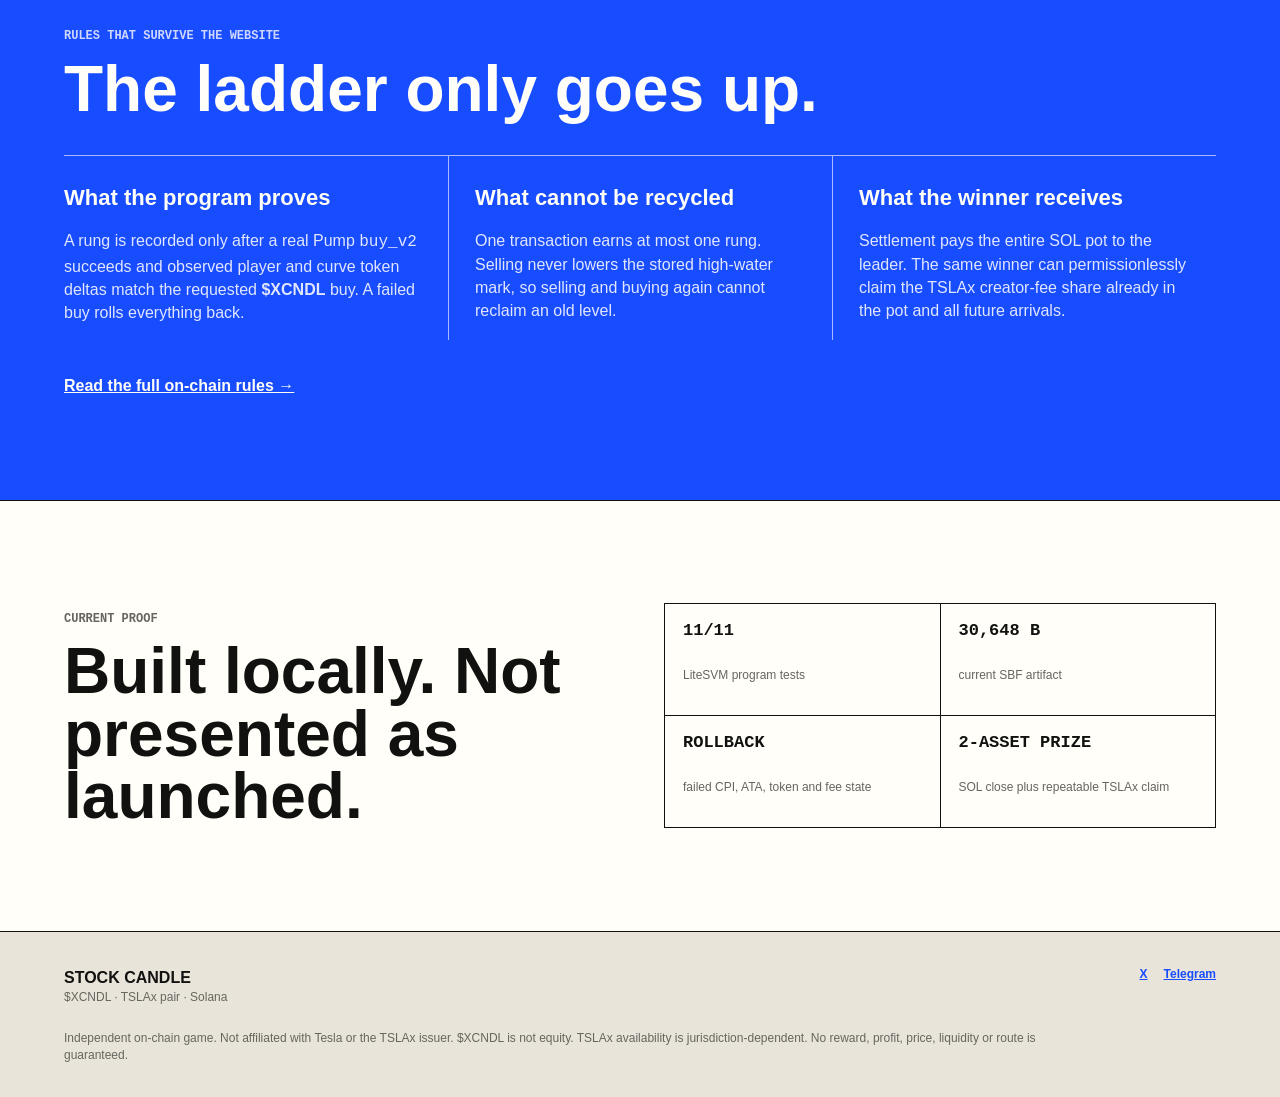
==== commit 342877d4: "Publish STOCK CANDLE mainnet manifest" ====
--- a/site/index.html
+++ b/site/index.html
@@ -145,7 +145,7 @@
       <div class="state-copy">
         <p class="eyebrow">ON-CHAIN BOARD</p>
         <h2 id="stateTitle">Empty until truth exists.</h2>
-        <p id="stateExplanation">The program and token are not deployed. This board will read accounts directly when verified addresses are frozen in the public manifest.</p>
+        <p id="stateExplanation">Mainnet addresses are published. This board verifies the game config, token pair, pot and timing directly from Solana.</p>
         <div class="state-actions">
           <button class="button primary" id="settleButton" type="button" disabled>Settle SOL after close</button>
           <button class="button" id="claimButton" type="button" disabled>Release TSLAx to winner</button>
@@ -182,7 +182,7 @@
           <p>Settlement pays the entire SOL pot to the leader. The same winner can permissionlessly claim the TSLAx creator-fee share already in the pot and all future arrivals.</p>
         </div>
       </div>
-      <a class="text-link" href="rules.html">Read the full pre-launch rules &rarr;</a>
+      <a class="text-link" href="rules.html">Read the full on-chain rules &rarr;</a>
     </section>
 
     <section class="proof-band" aria-labelledby="proofTitle">
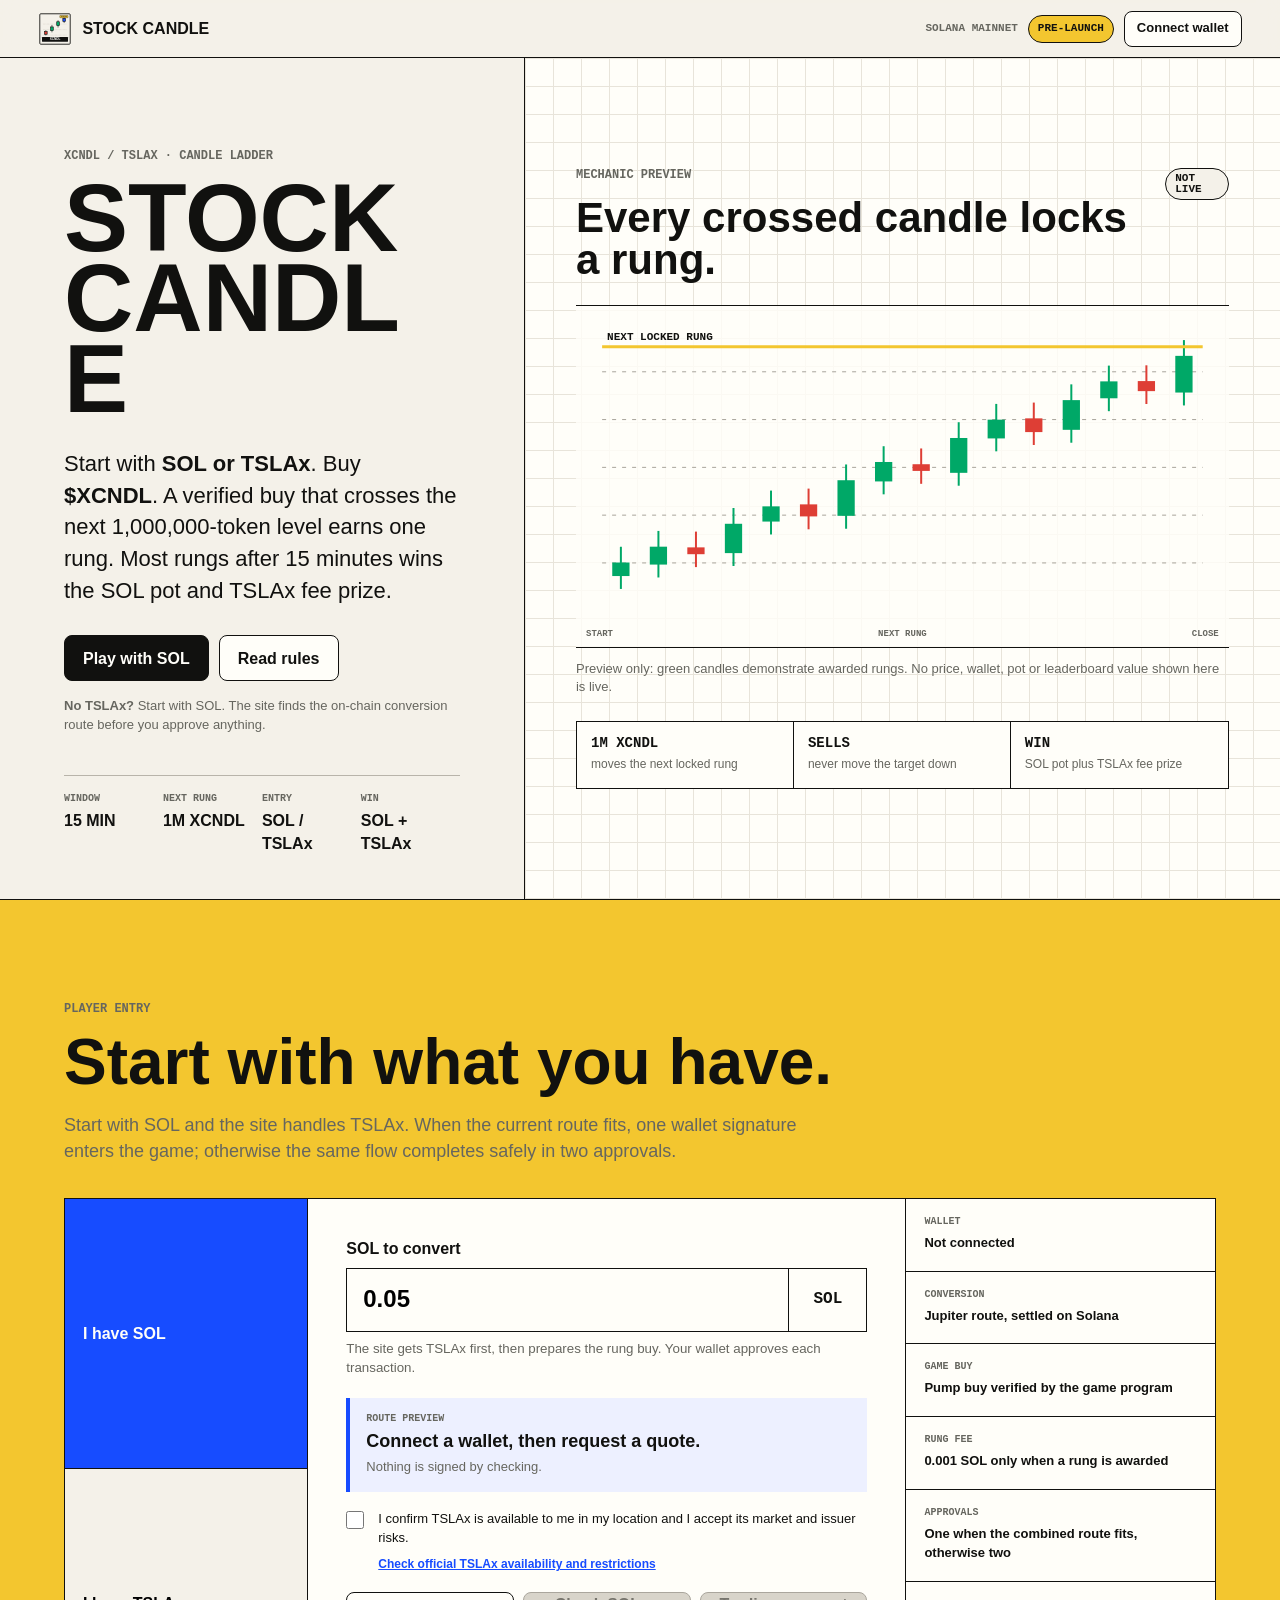
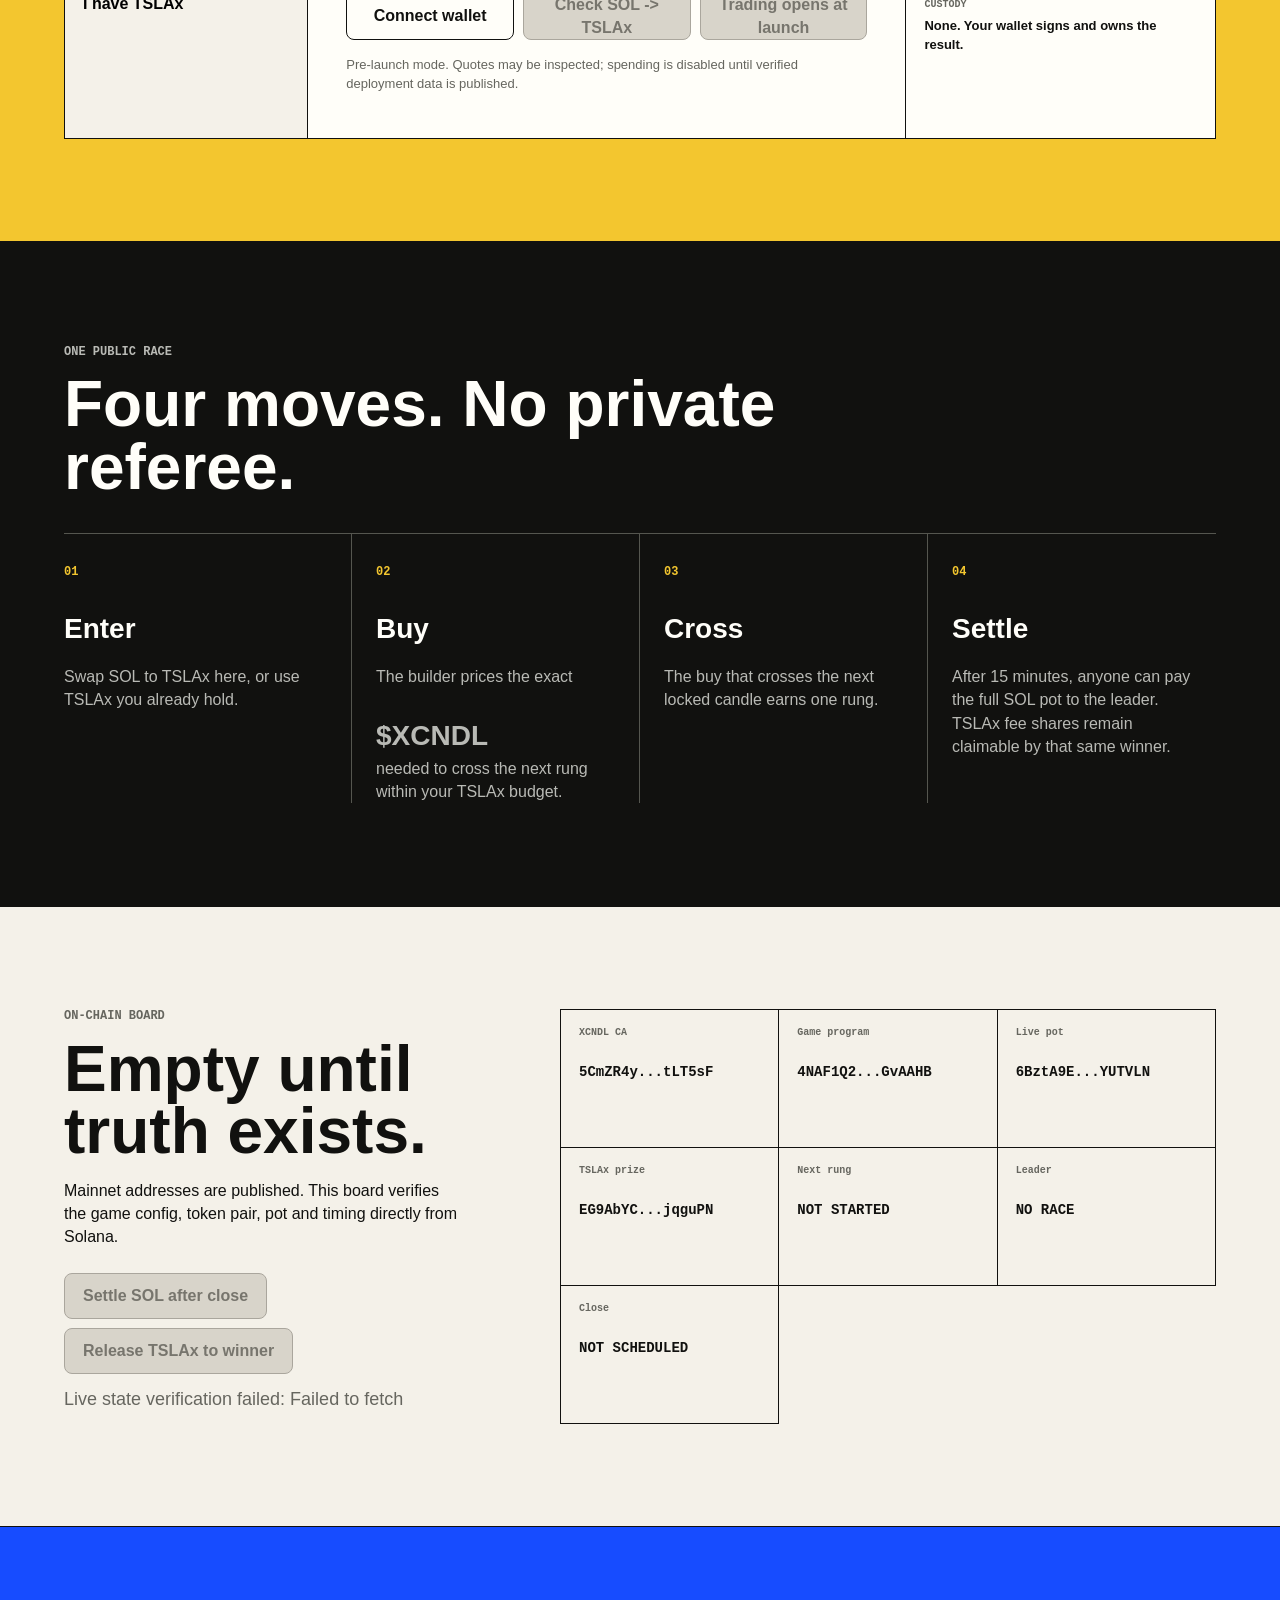
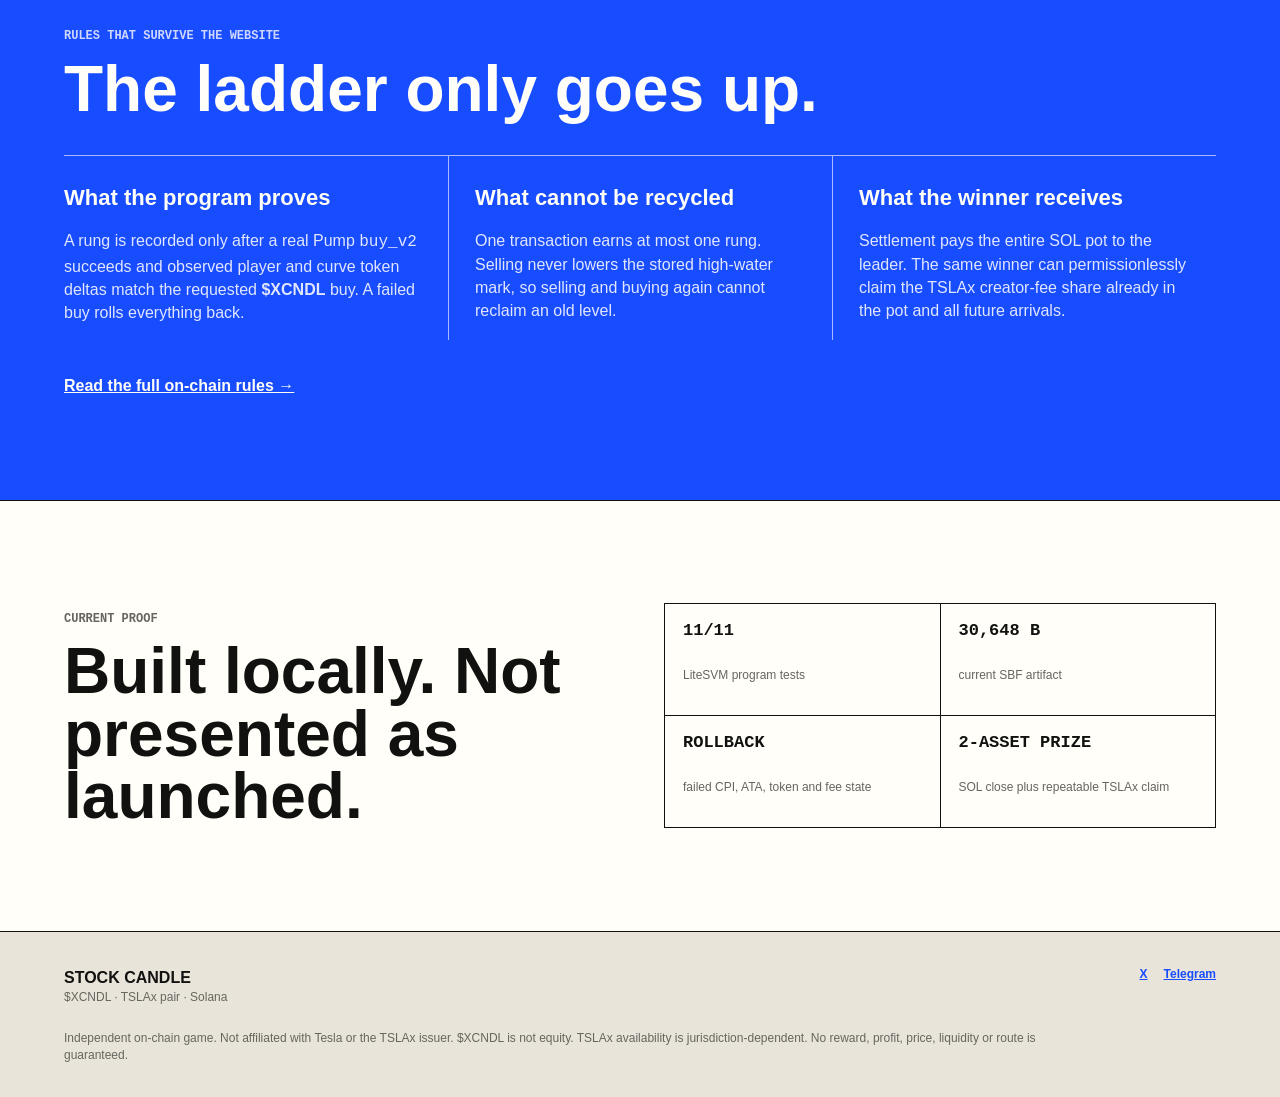
==== commit 3cc6b923: "Record founder entry and bypass stale launch cache" ====
--- a/site/index.html
+++ b/site/index.html
@@ -212,6 +212,6 @@
     <p class="risk">Independent on-chain game. Not affiliated with Tesla or the TSLAx issuer. $XCNDL is not equity. TSLAx availability is jurisdiction-dependent. No reward, profit, price, liquidity or route is guaranteed.</p>
   </footer>
 
-  <script src="app.js" defer></script>
+  <script src="app.js?v=launch-342877d" defer></script>
 </body>
 </html>
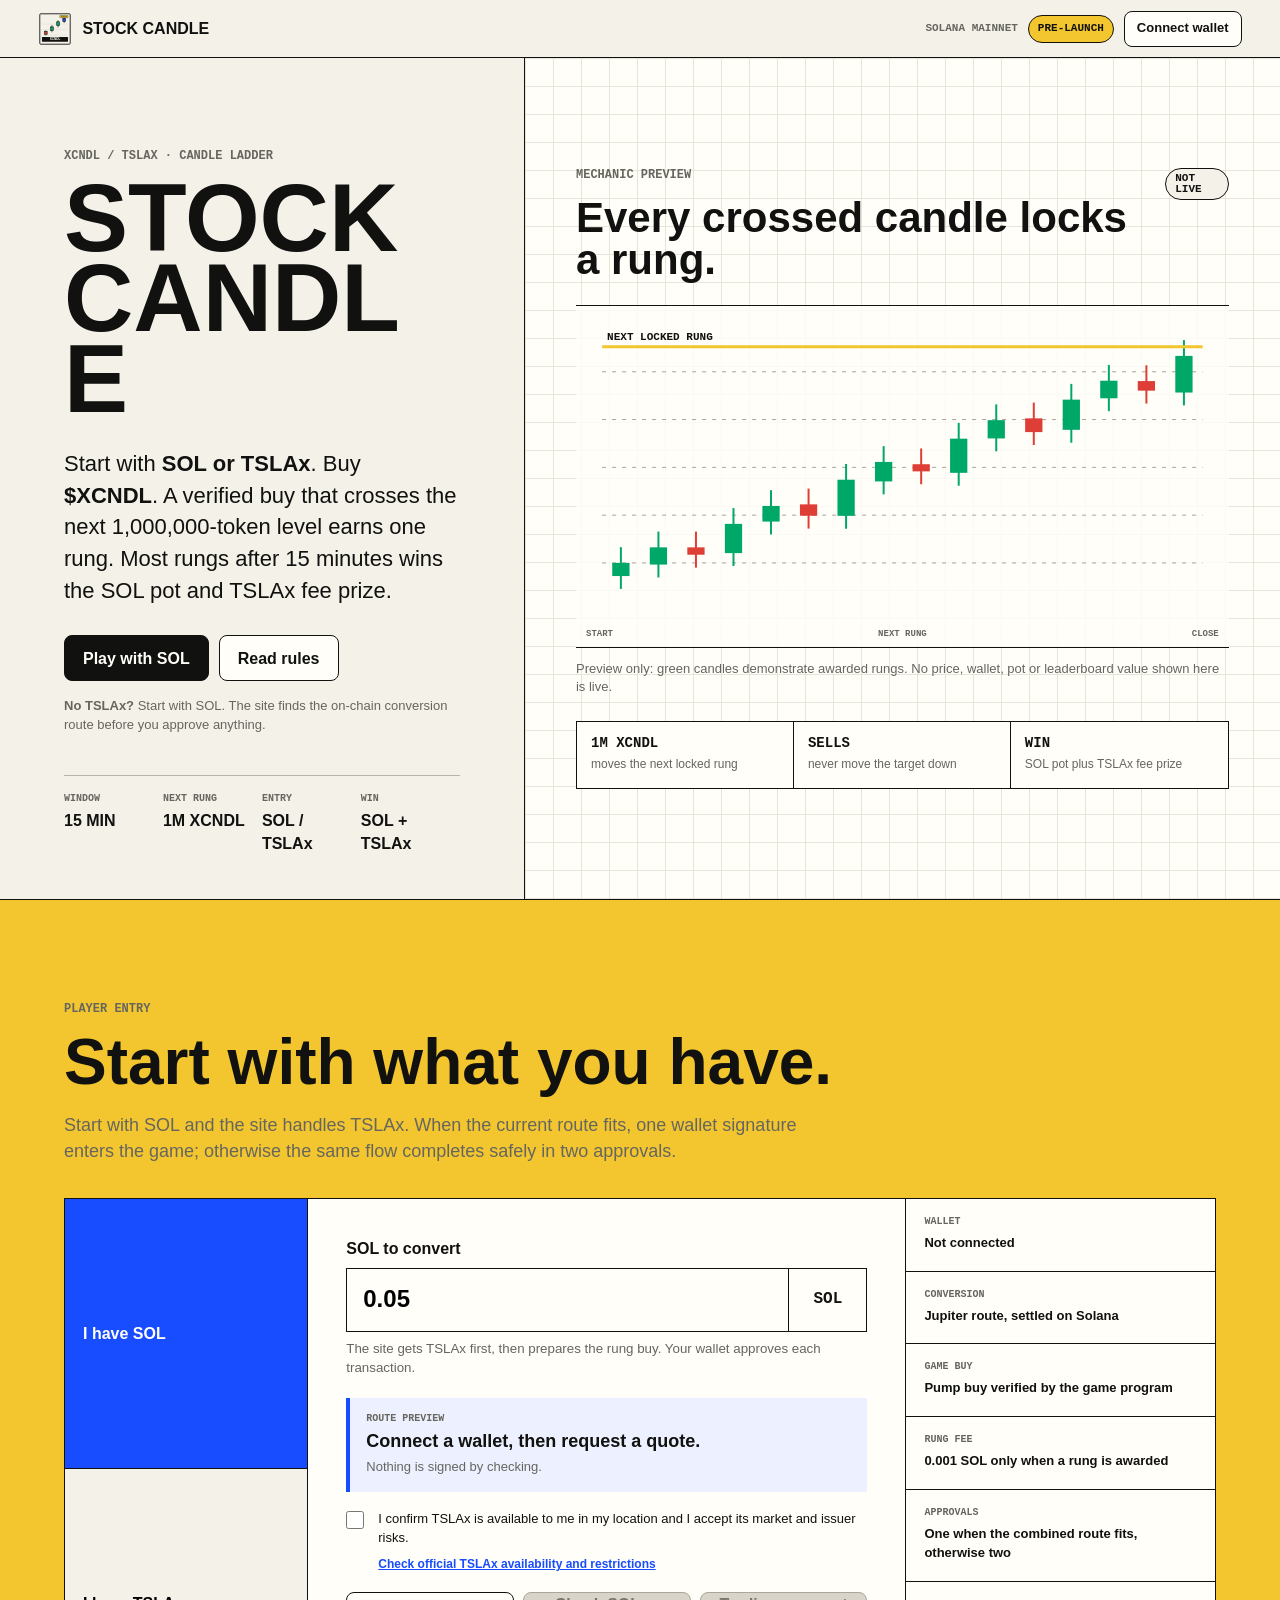
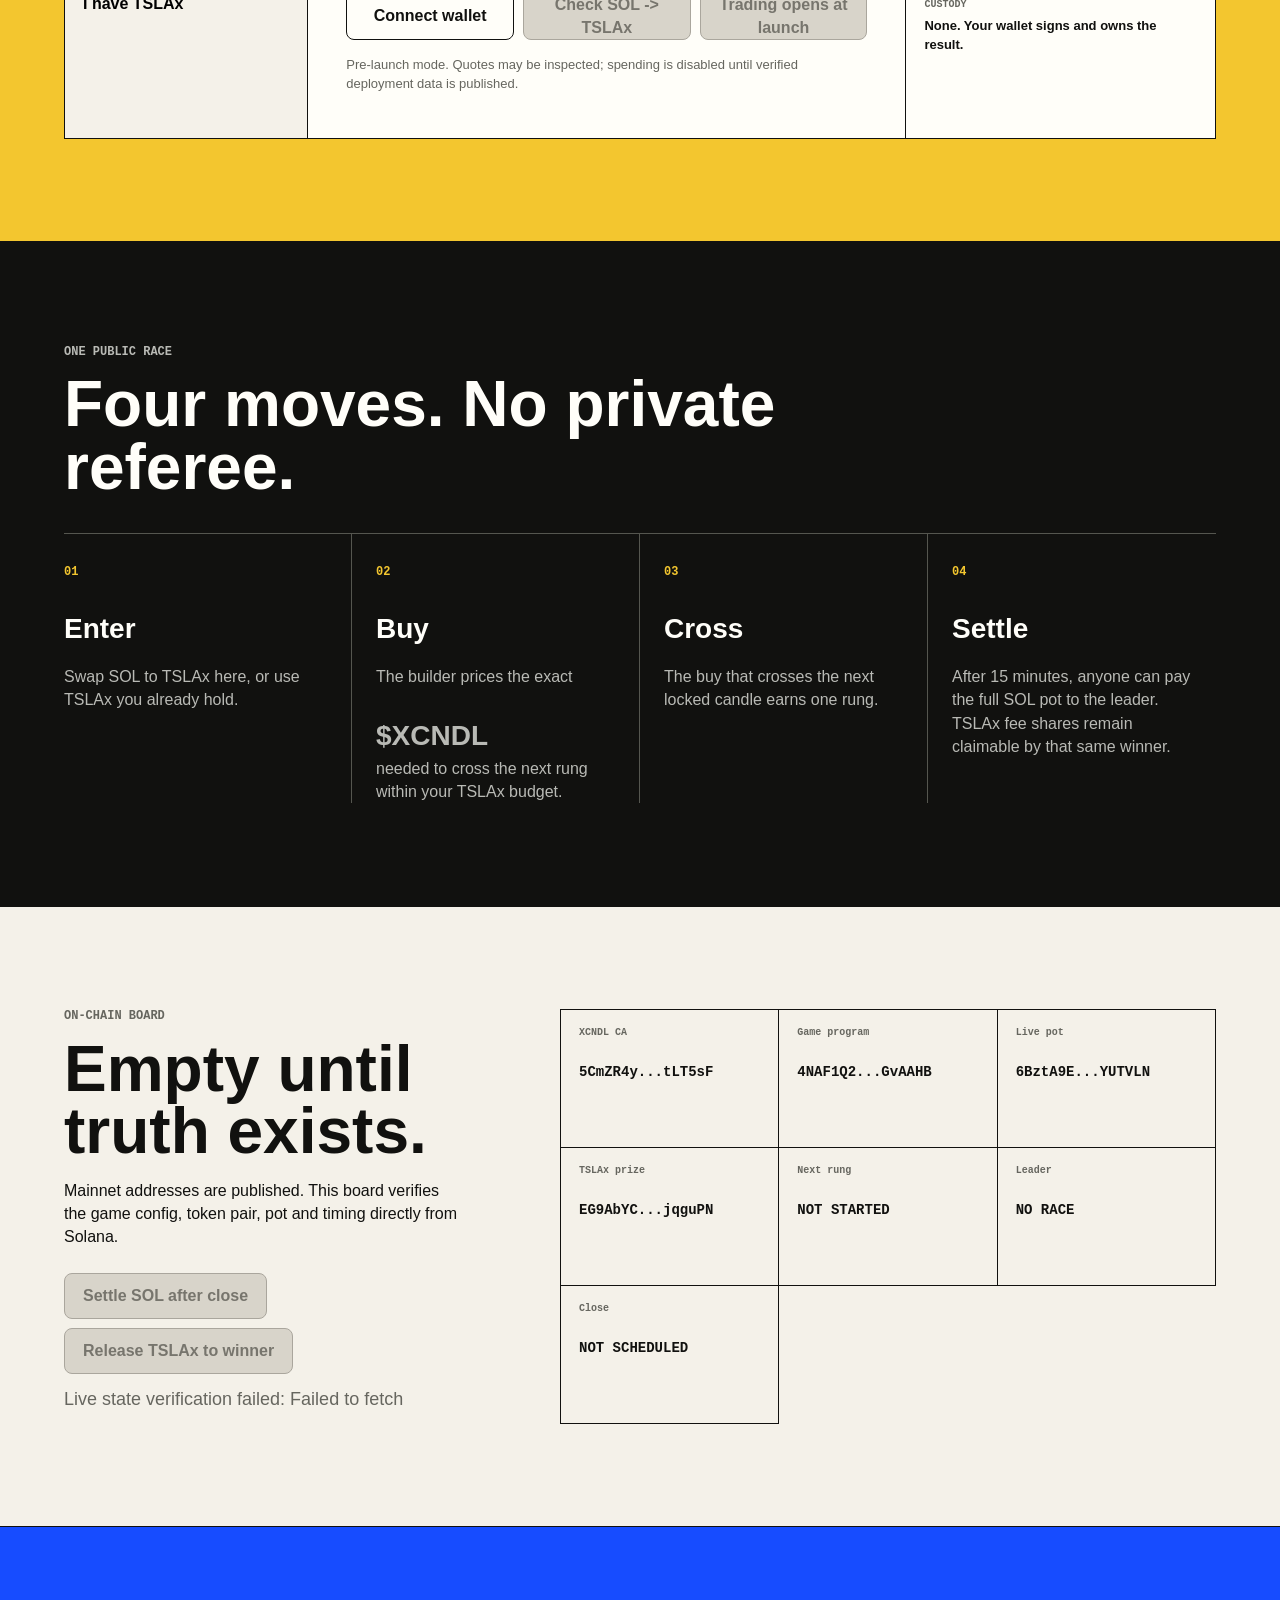
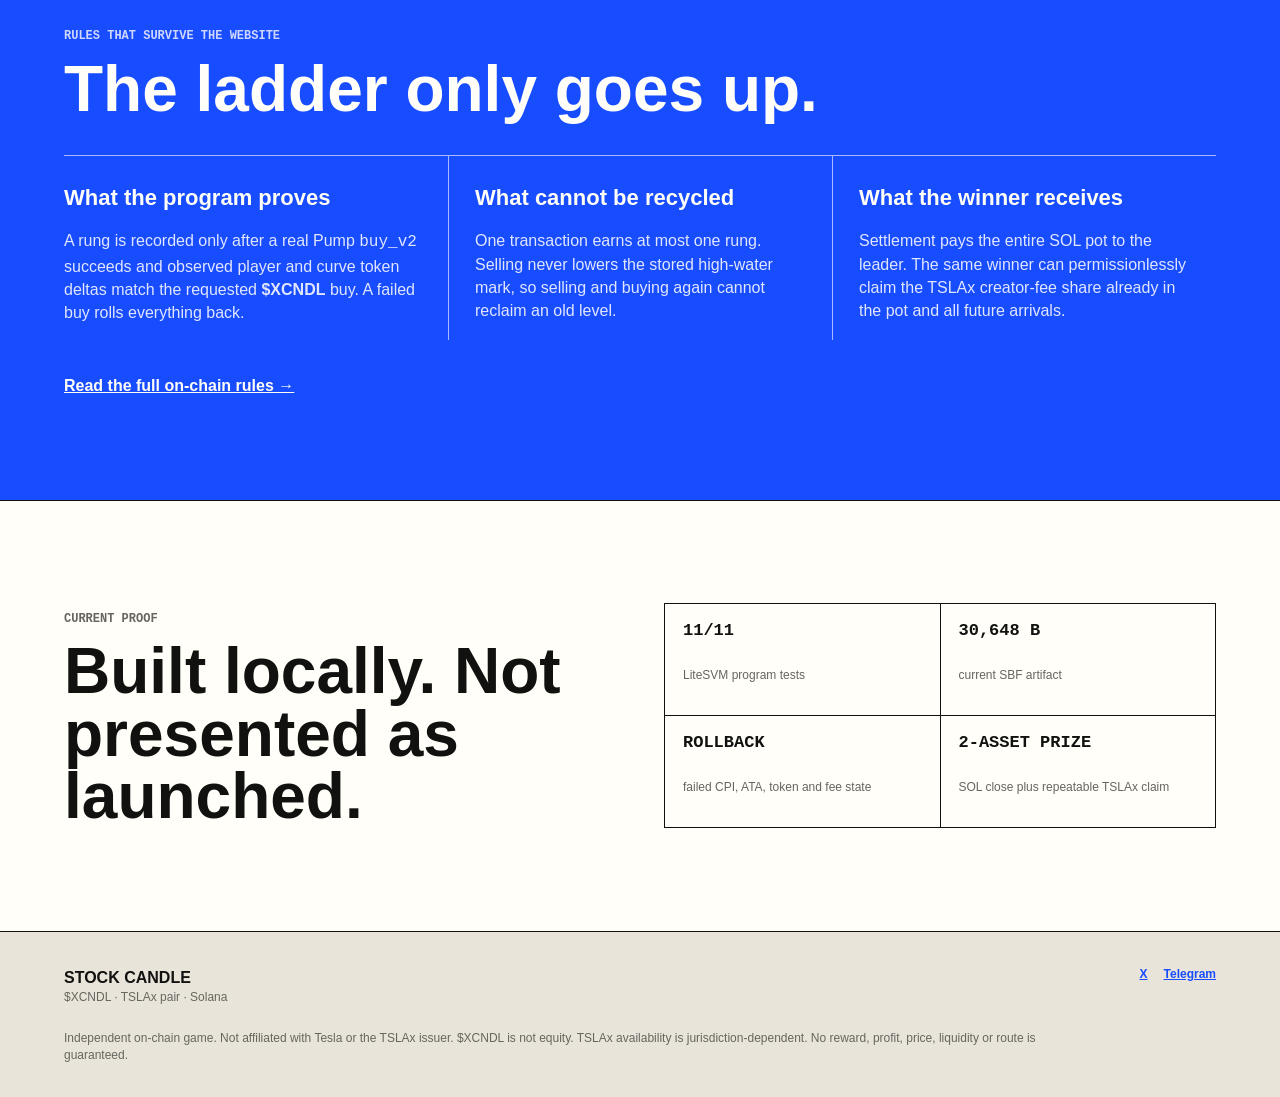
==== commit ad38d39b: "Use browser-compatible mainnet RPC" ====
--- a/site/index.html
+++ b/site/index.html
@@ -212,6 +212,6 @@
     <p class="risk">Independent on-chain game. Not affiliated with Tesla or the TSLAx issuer. $XCNDL is not equity. TSLAx availability is jurisdiction-dependent. No reward, profit, price, liquidity or route is guaranteed.</p>
   </footer>
 
-  <script src="app.js?v=launch-342877d" defer></script>
+  <script src="app.js?v=launch-live-v2" defer></script>
 </body>
 </html>
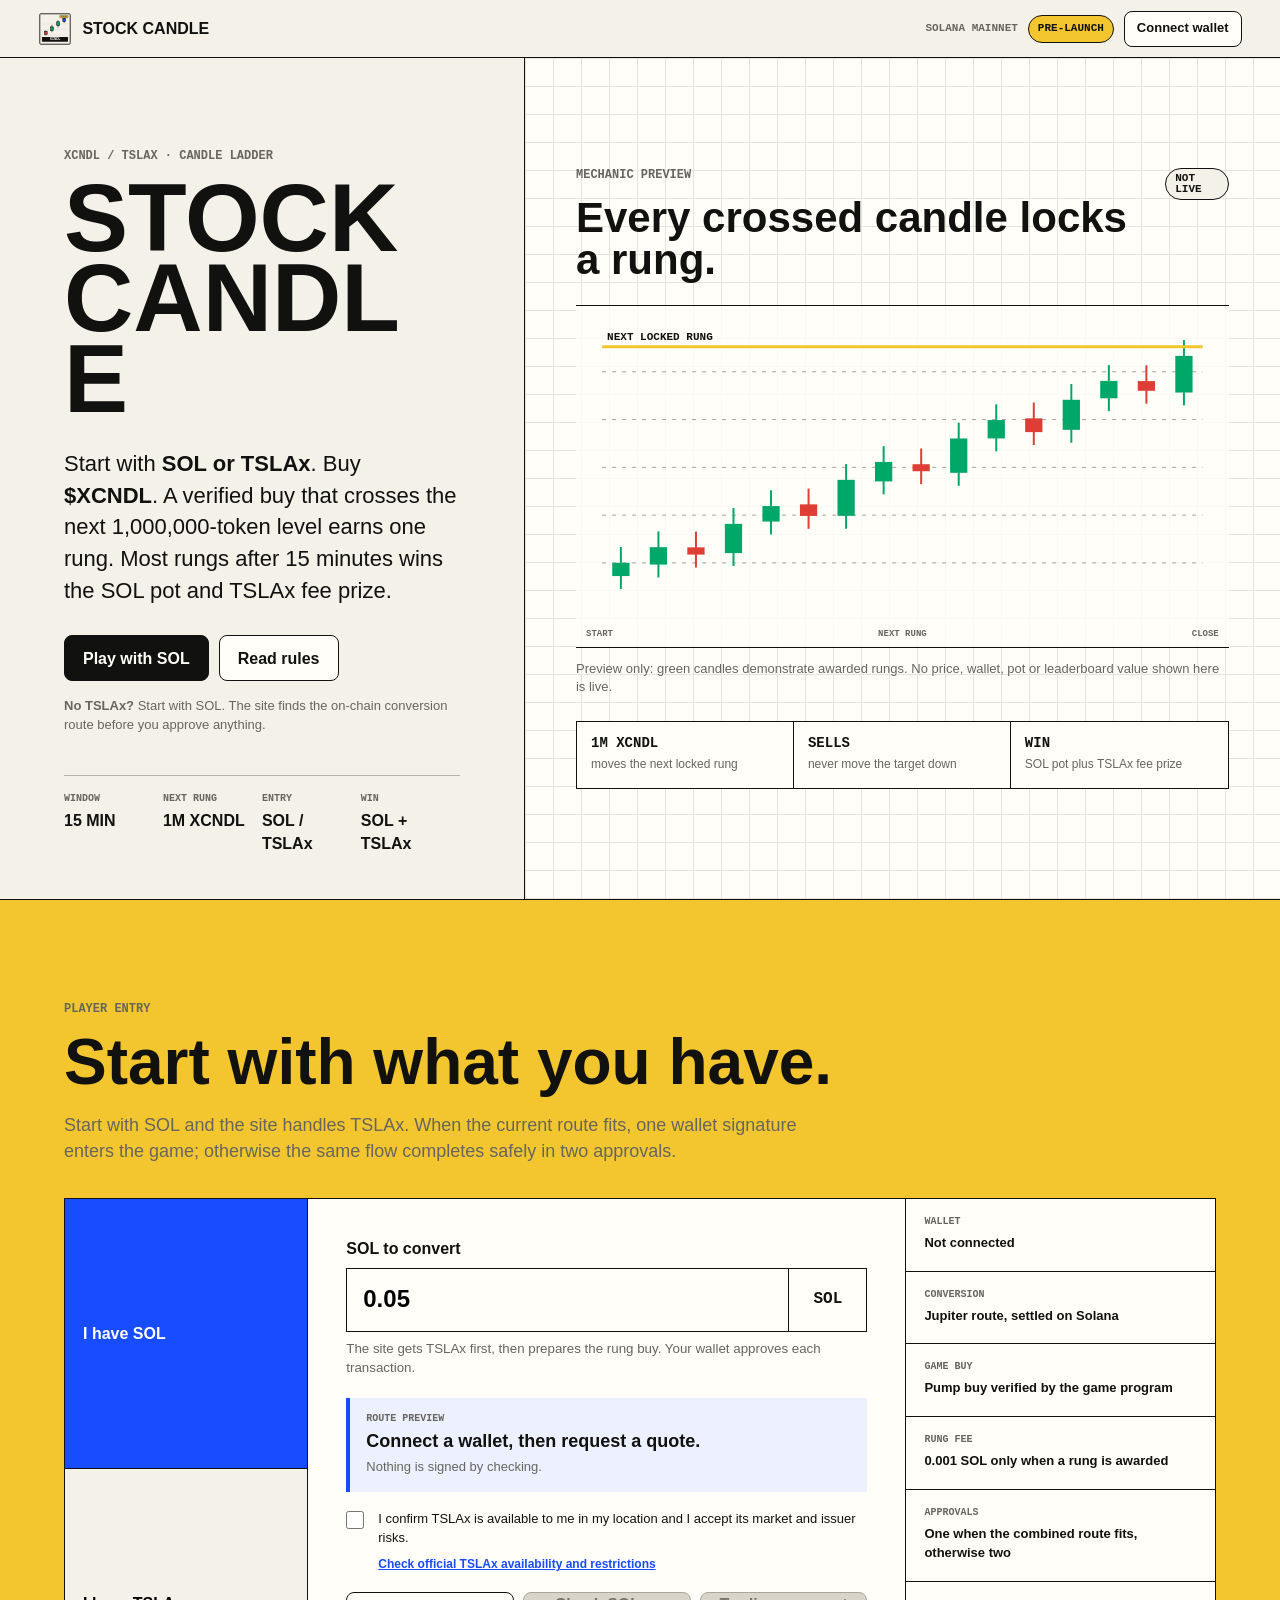
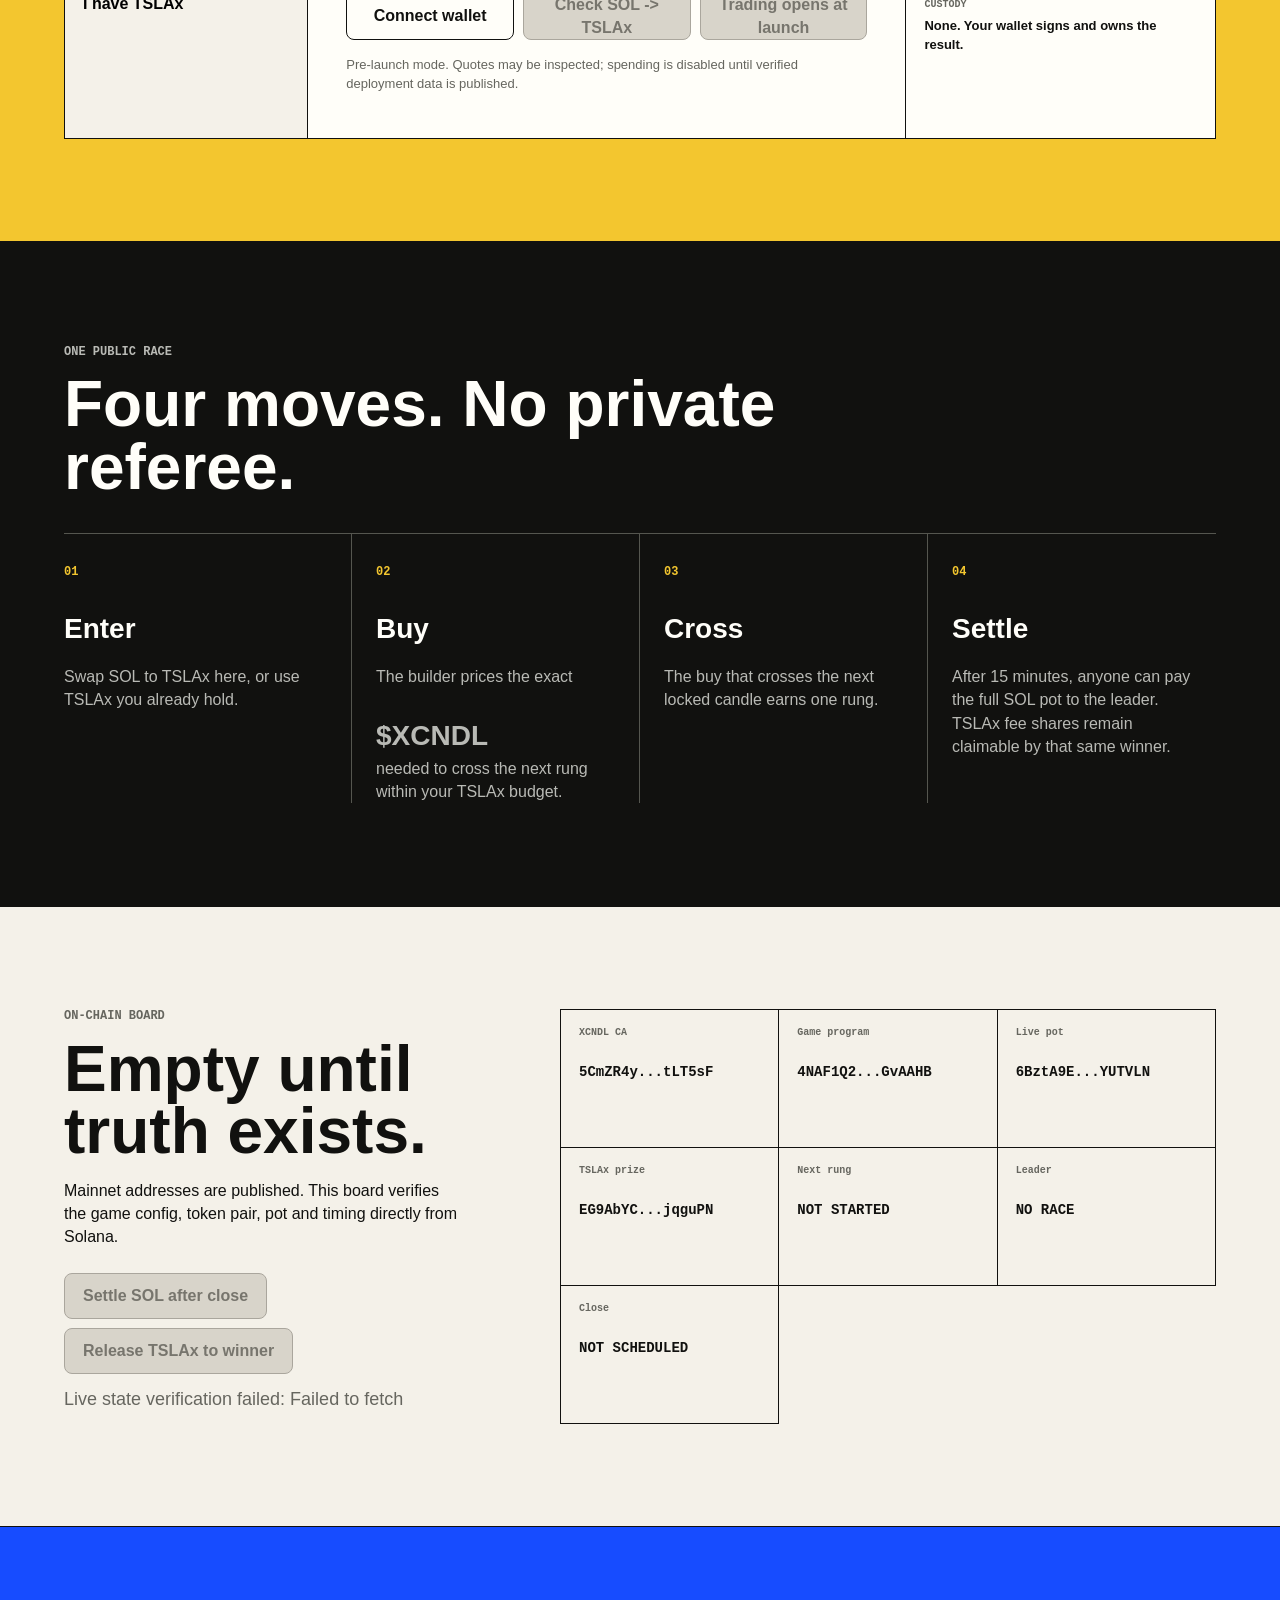
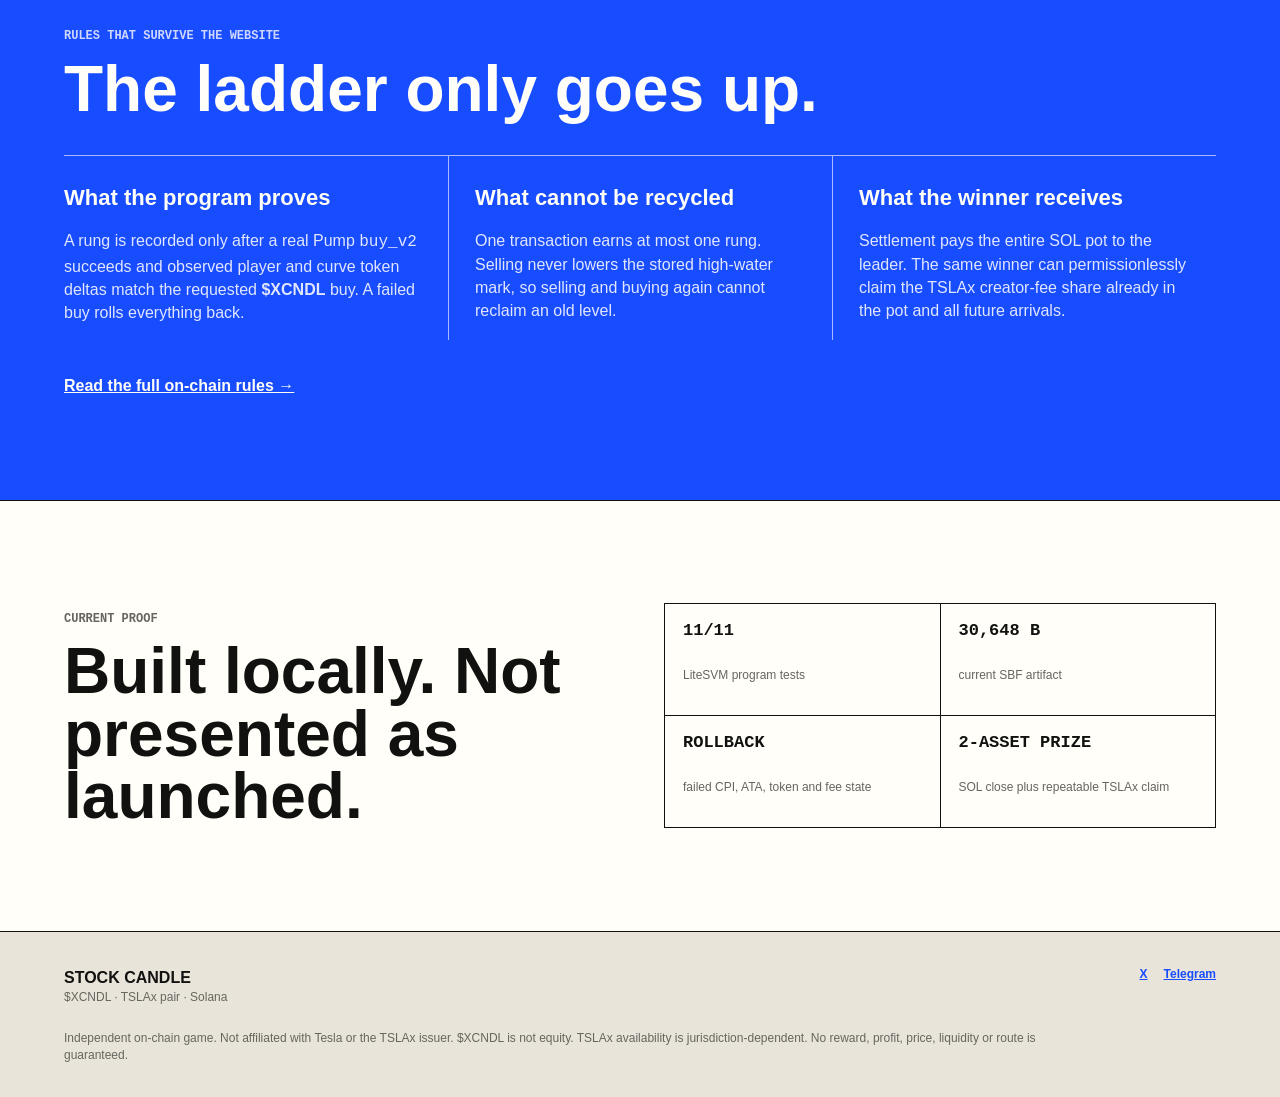
==== commit 6b361523: "Finalize immutable STOCK CANDLE launch" ====
--- a/site/index.html
+++ b/site/index.html
@@ -212,6 +212,6 @@
     <p class="risk">Independent on-chain game. Not affiliated with Tesla or the TSLAx issuer. $XCNDL is not equity. TSLAx availability is jurisdiction-dependent. No reward, profit, price, liquidity or route is guaranteed.</p>
   </footer>
 
-  <script src="app.js?v=launch-live-v2" defer></script>
+  <script src="app.js?v=launch-live-v4" defer></script>
 </body>
 </html>
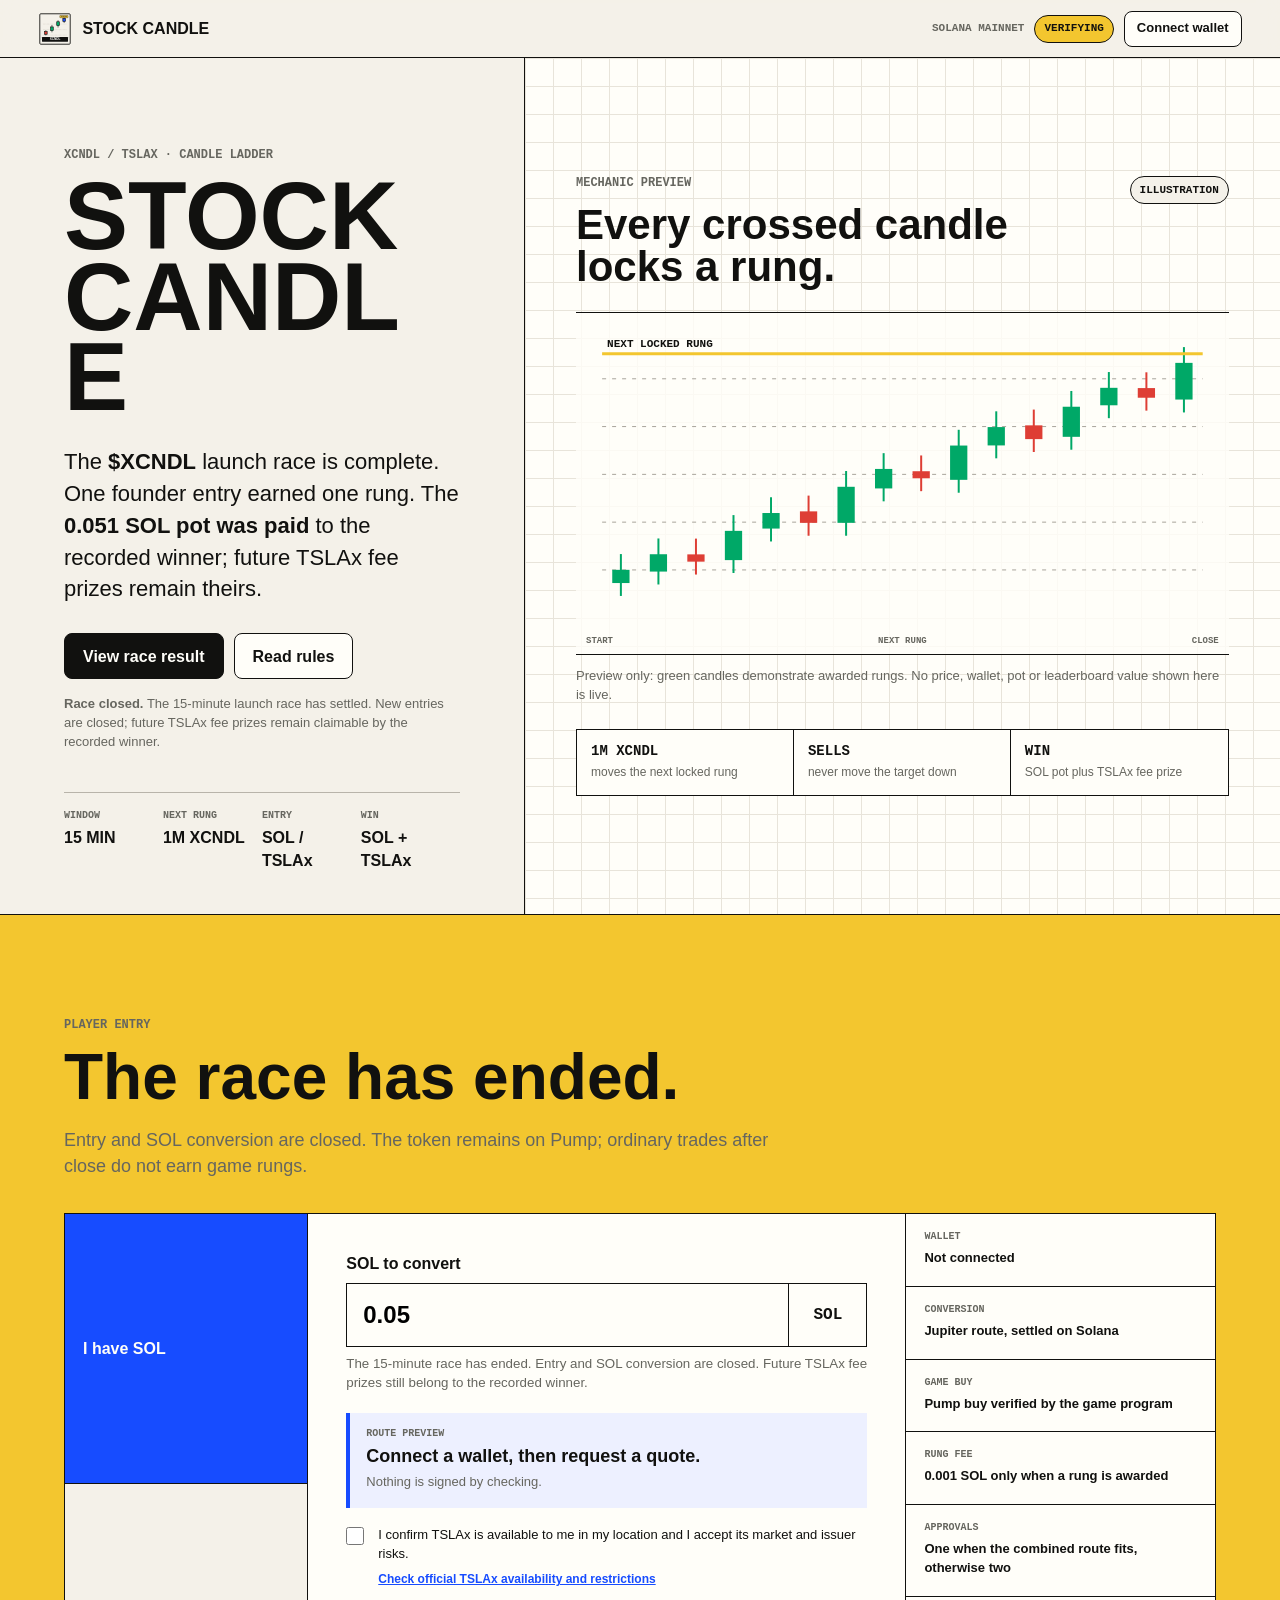
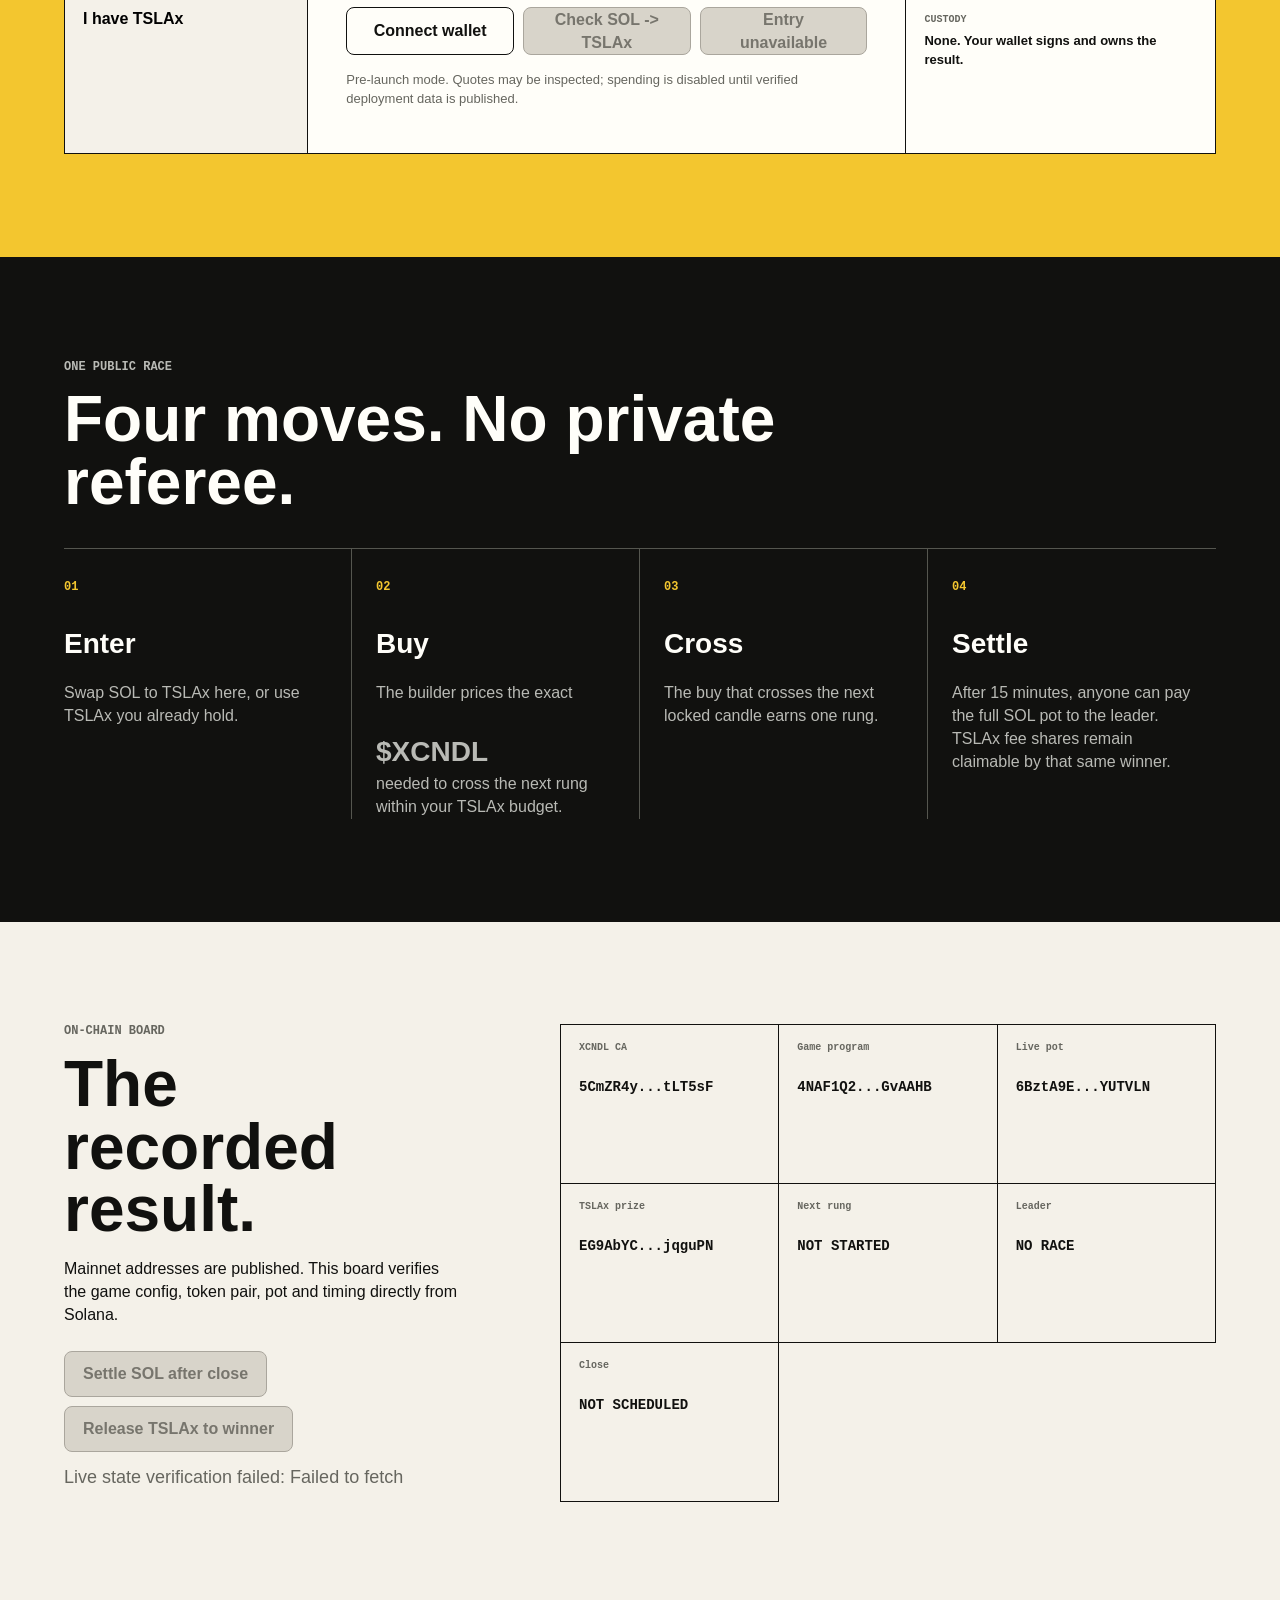
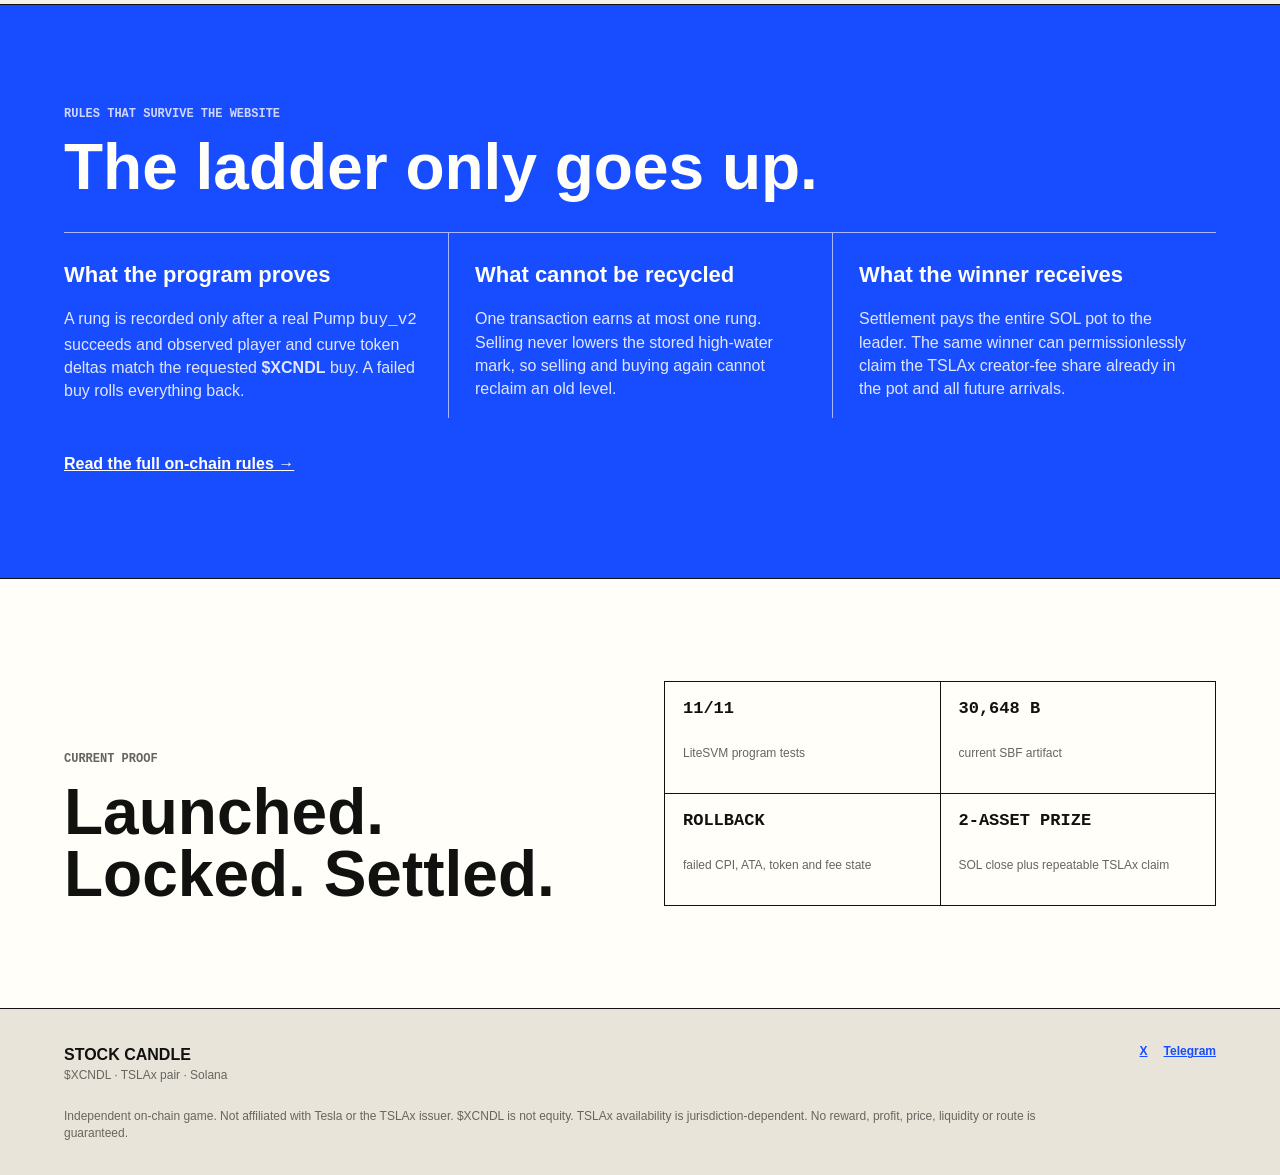
==== commit 55f9de09: "Close settled race entry and build winner claims in the browser" ====
--- a/site/index.html
+++ b/site/index.html
@@ -40,12 +40,12 @@
       <div class="title-block">
         <p class="eyebrow">XCNDL / TSLAx &middot; CANDLE LADDER</p>
         <h1 id="pageTitle">STOCK<br>CANDLE</h1>
-        <p class="lead">Start with <strong>SOL or TSLAx</strong>. Buy <strong>$XCNDL</strong>. A verified buy that crosses the next 1,000,000-token level earns one rung. Most rungs after 15 minutes wins the SOL pot and TSLAx fee prize.</p>
+        <p class="lead">The <strong>$XCNDL</strong> launch race is complete. One founder entry earned one rung. The <strong>0.051 SOL pot was paid</strong> to the recorded winner; future TSLAx fee prizes remain theirs.</p>
         <div class="primary-actions">
-          <a class="button primary" href="#play">Play with SOL</a>
+          <a class="button primary" href="#stateTitle">View race result</a>
           <a class="button" href="#rules">Read rules</a>
         </div>
-        <p class="entry-note"><strong>No TSLAx?</strong> Start with SOL. The site finds the on-chain conversion route before you approve anything.</p>
+        <p class="entry-note"><strong>Race closed.</strong> The 15-minute launch race has settled. New entries are closed; future TSLAx fee prizes remain claimable by the recorded winner.</p>
         <dl class="identity-line" aria-label="Token identity">
           <div><dt>WINDOW</dt><dd>15 MIN</dd></div>
           <div><dt>NEXT RUNG</dt><dd>1M XCNDL</dd></div>
@@ -80,8 +80,8 @@
     <section class="entry-band" id="play" aria-labelledby="playTitle">
       <div class="section-heading">
         <p class="eyebrow">PLAYER ENTRY</p>
-        <h2 id="playTitle">Start with what you have.</h2>
-        <p>Start with SOL and the site handles TSLAx. When the current route fits, one wallet signature enters the game; otherwise the same flow completes safely in two approvals.</p>
+        <h2 id="playTitle">The race has ended.</h2>
+        <p>Entry and SOL conversion are closed. The token remains on Pump; ordinary trades after close do not earn game rungs.</p>
       </div>
 
       <div class="trade-workspace">
@@ -144,13 +144,13 @@
     <section class="state-band" aria-labelledby="stateTitle">
       <div class="state-copy">
         <p class="eyebrow">ON-CHAIN BOARD</p>
-        <h2 id="stateTitle">Empty until truth exists.</h2>
+        <h2 id="stateTitle">The recorded result.</h2>
         <p id="stateExplanation">Mainnet addresses are published. This board verifies the game config, token pair, pot and timing directly from Solana.</p>
         <div class="state-actions">
           <button class="button primary" id="settleButton" type="button" disabled>Settle SOL after close</button>
           <button class="button" id="claimButton" type="button" disabled>Release TSLAx to winner</button>
         </div>
-        <p class="state-status" id="stateStatus" role="status">Both settlement actions remain disabled before launch.</p>
+        <p class="state-status" id="stateStatus" role="status">Verifying the settled race directly on Solana. TSLAx release becomes available when the pot has a balance.</p>
       </div>
       <dl class="state-grid">
         <div><dt>XCNDL CA</dt><dd id="mintState">PENDING</dd></div>
@@ -188,7 +188,7 @@
     <section class="proof-band" aria-labelledby="proofTitle">
       <div>
         <p class="eyebrow">CURRENT PROOF</p>
-        <h2 id="proofTitle">Built locally. Not presented as launched.</h2>
+        <h2 id="proofTitle">Launched. Locked. Settled.</h2>
       </div>
       <ul class="proof-list">
         <li><strong>11/11</strong><span>LiteSVM program tests</span></li>
@@ -212,6 +212,8 @@
     <p class="risk">Independent on-chain game. Not affiliated with Tesla or the TSLAx issuer. $XCNDL is not equity. TSLAx availability is jurisdiction-dependent. No reward, profit, price, liquidity or route is guaranteed.</p>
   </footer>
 
-  <script src="app.js?v=launch-live-v4" defer></script>
+  <script src="minisol.js?v=settled-v1" defer></script>
+  <script src="settlement.js?v=settled-v1" defer></script>
+  <script src="app.js?v=settled-v1" defer></script>
 </body>
 </html>
